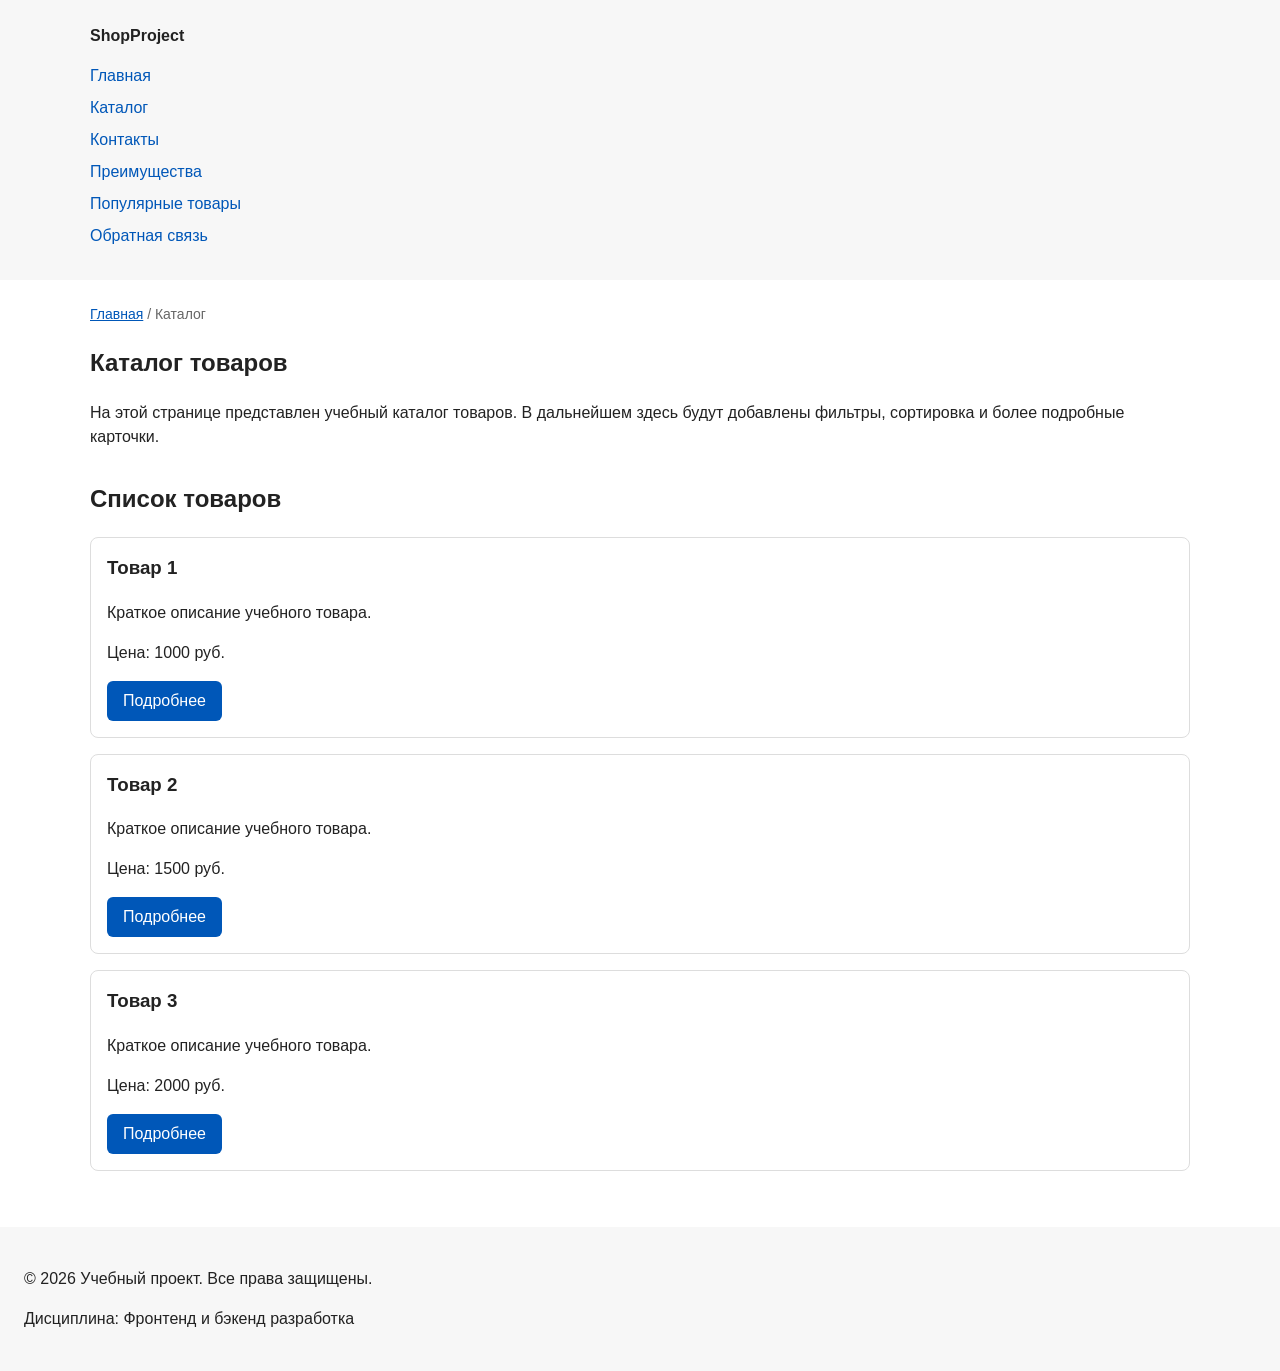
==== catalog.html @ a8430835 "feat: add multi-page structure navigation and anchors" ====
<!DOCTYPE html>
<html lang="ru">
<head>
  <meta charset="UTF-8">
  <meta name="viewport" content="width=device-width, initial-scale=1.0">
  <meta name="description" content="Каталог товаров учебного интернет-магазина.">
  <title>Каталог товаров — Учебный интернет-магазин</title>
  <link rel="stylesheet" href="css/style.css">
    <meta property="og:type" content="website">
    <meta property="og:title" content="Учебный интернет-магазин">
    <meta property="og:description" content="Учебный frontend-проект интернет-магазина.">
    <meta property="og:image" content="https://username.github.io/kr1-html-css-shop/images/preview.jpg">
</head>
<body>
  <header>
    <div class="site-header">
      <a class="site-logo" href="index.html">ShopProject</a>

      <nav class="site-nav" aria-label="Основная навигация">
        <ul class="site-nav__list">
          <li><a href="index.html">Главная</a></li>
          <li><a href="catalog.html">Каталог</a></li>
          <li><a href="contacts.html">Контакты</a></li>
          <li><a href="index.html#advantages">Преимущества</a></li>
          <li><a href="index.html#popular">Популярные товары</a></li>
          <li><a href="index.html#contacts">Обратная связь</a></li>
        </ul>
      </nav>
    </div>
  </header>

  <main>
    <nav class="breadcrumbs" aria-label="Хлебные крошки">
      <a href="index.html">Главная</a>
      <span>Каталог</span>
    </nav>

    <section class="section">
      <h1>Каталог товаров</h1>
      <p>
        На этой странице представлен учебный каталог товаров.
        В дальнейшем здесь будут добавлены фильтры, сортировка и более
        подробные карточки.
      </p>
    </section>

    <section class="section">
      <h2>Список товаров</h2>

      <article class="product-card">
        <h3>Товар 1</h3>
        <p>Краткое описание учебного товара.</p>
        <p>Цена: 1000 руб.</p>
        <a class="button" href="index.html#popular">Подробнее</a>
      </article>

      <article class="product-card">
        <h3>Товар 2</h3>
        <p>Краткое описание учебного товара.</p>
        <p>Цена: 1500 руб.</p>
        <a class="button" href="index.html#popular">Подробнее</a>
      </article>

      <article class="product-card">
        <h3>Товар 3</h3>
        <p>Краткое описание учебного товара.</p>
        <p>Цена: 2000 руб.</p>
        <a class="button" href="index.html#popular">Подробнее</a>
      </article>
    </section>
  </main>

  <footer>
    <p>&copy; 2026 Учебный проект. Все права защищены.</p>
    <p>Дисциплина: Фронтенд и бэкенд разработка</p>
  </footer>
</body>
</html>
---- css/style.css ----
/* ===============================
   1. Переменные проекта
   =============================== */
html {
  scroll-behavior: smooth;
}

:root {
  /* Основные цвета проекта */
  --color-bg: #ffffff;
  --color-text: #222222;
  --color-muted: #666666;
  --color-primary: #0057b8;
  --color-primary-dark: #003f86;
  --color-border: #dddddd;
  --color-surface: #f7f7f7;
  --color-surface-accent: #eef5ff;
  --color-danger: #b00020;
  --color-success: #168a2f;
  --color-success-bg: #eefaf0;
  --color-white: #ffffff;

  /* Отступы */
  --space-xs: 4px;
  --space-sm: 8px;
  --space-md: 16px;
  --space-lg: 24px;
  --space-xl: 32px;

  /* Скругления */
  --radius-sm: 6px;
  --radius-md: 8px;
  --radius-lg: 12px;

  /* Размеры */
  --container-width: 1100px;
}

:target {
  outline: 2px dashed var(--color-primary);
  outline-offset: 4px;
}
  


/* ===============================
   2. Базовые стили
   =============================== */

* {
  box-sizing: border-box;
}

body {
  margin: 0;
  font-family: Arial, sans-serif;
  line-height: 1.5;
  color: var(--color-text);
  background-color: var(--color-bg);
}



/* ===============================
   3. Общие элементы интерфейса
   =============================== */

a {
  color: var(--color-primary);
}

a:hover {
  color: var(--color-primary-dark);
}

a:focus-visible {
  outline: 2px solid var(--color-primary);
  outline-offset: 3px;
}



/*
  Пока это обычная ссылка, но визуально она оформляется как кнопка.
*/
.button {
  display: inline-block;
  padding: var(--space-sm) var(--space-md);
  color: var(--color-white);
  background-color: var(--color-primary);
  text-decoration: none;
  border: none;
  border-radius: var(--radius-sm);
  cursor: pointer;
}

.button:hover {
  background-color: var(--color-primary-dark);
}

.button:focus-visible {
  outline: 2px solid var(--color-primary);
  outline-offset: 3px;
}

.button:disabled {
  opacity: 0.6;
  cursor: not-allowed;
}


/* ===============================
   4. Компоненты страницы
   =============================== */

/*
  Задаём внутренние отступы для основных областей страницы.
*/
header,
main,
footer {
  padding: var(--space-lg);
}

/*
  Оформляем шапку страницы.
*/
header {
  background-color: var(--color-surface);
}

/*
  Оформляем подвал страницы.
*/
footer {
  background-color: var(--color-surface);
}

/*
  Ограничиваем ширину содержимого шапки.
*/
.site-header {
  max-width: 1100px;
  margin: 0 auto;
}

/*
  Оформляем текстовый логотип.
*/
.site-logo {
  font-weight: bold;
  text-decoration: none;
  color: #222222;
}

/*
  Убираем стандартные отступы и маркеры списка навигации.
*/
.site-nav__list {
  padding: 0;
  margin: 16px 0 0;
  list-style: none;
}

.site-nav__list li {
  margin-bottom: 8px;
}

.site-nav__list a {
  color: #0057b8;
  text-decoration: none;
}

.site-nav__list a:hover {
  text-decoration: underline;
}

/*
  Hero-блок.
*/
.hero {
  max-width: var(--container-width);
  margin: 0 auto var(--space-xl);
  padding: var(--space-xl) var(--space-lg);
  background-color: var(--color-surface-accent);
  border-radius: var(--radius-lg);
}

.section {
  max-width: var(--container-width);
  margin: 0 auto var(--space-xl);
}

.section h2 {
  margin-top: 0;
}


/*
  Карточка товара.
*/
.product-card {
  margin-bottom: var(--space-md);
  padding: var(--space-md);
  border: 1px solid var(--color-border);
  border-radius: var(--radius-md);
  background-color: var(--color-bg);
}

.product-card:hover {
  border-color: var(--color-primary);
}

.product-card h3 {
  margin-top: 0;
}

/*
  Дополнительный информационный блок.
*/
.aside-info {
  max-width: var(--container-width);
  margin: 0 auto var(--space-xl);
  padding: var(--space-md);
  border-left: 4px solid var(--color-primary);
  background-color: var(--color-surface);
}



/* ===============================
   5. Форма и модальное окно
   =============================== */

.order-dialog {
  width: min(100% - 32px, 560px);
  padding: var(--space-lg);
  border: none;
  border-radius: var(--radius-lg);
}

.order-dialog::backdrop {
  background-color: rgba(0, 0, 0, 0.5);
}

.form-field {
  margin-bottom: var(--space-md);
}

.form-field label {
  display: block;
  margin-bottom: var(--space-xs);
}

.form-field input,
.form-field select,
.form-field textarea {
  width: 100%;
  padding: 10px 12px;
  border: 1px solid var(--color-border);
  border-radius: var(--radius-sm);
  font: inherit;
}

.form-field input[type="checkbox"] {
  width: auto;
}

.form-field small {
  display: block;
  margin-top: var(--space-xs);
  color: var(--color-muted);
}


.form-field input:hover,
.form-field select:hover,
.form-field textarea:hover {
  border-color: var(--color-primary);
}

.form-field input:focus-visible,
.form-field select:focus-visible,
.form-field textarea:focus-visible,
.form-actions button:focus-visible {
  outline: 2px solid var(--color-primary);
  outline-offset: 3px;
}

[aria-invalid="true"] {
  border-color: var(--color-danger);
}


/*
  Кнопки формы.
*/
.form-actions {
  display: flex;
  gap: 12px;
  margin-top: 20px;
}

/*
  Сообщение об успешной отправке.
*/
.success-message {
  max-width: var(--container-width);
  margin: var(--space-lg) auto;
  padding: var(--space-md);
  border-left: 4px solid var(--color-success);
  background-color: var(--color-success-bg);
}


/*

############## Крошкич
 
*/


.breadcrumbs {
  max-width: var(--container-width);
  margin: 0 auto var(--space-md);
  font-size: 14px;
  color: var(--color-muted);
}

.breadcrumbs a {
  color: var(--color-primary);
}

.breadcrumbs span::before {
  content: " / ";
  color: var(--color-muted);
}
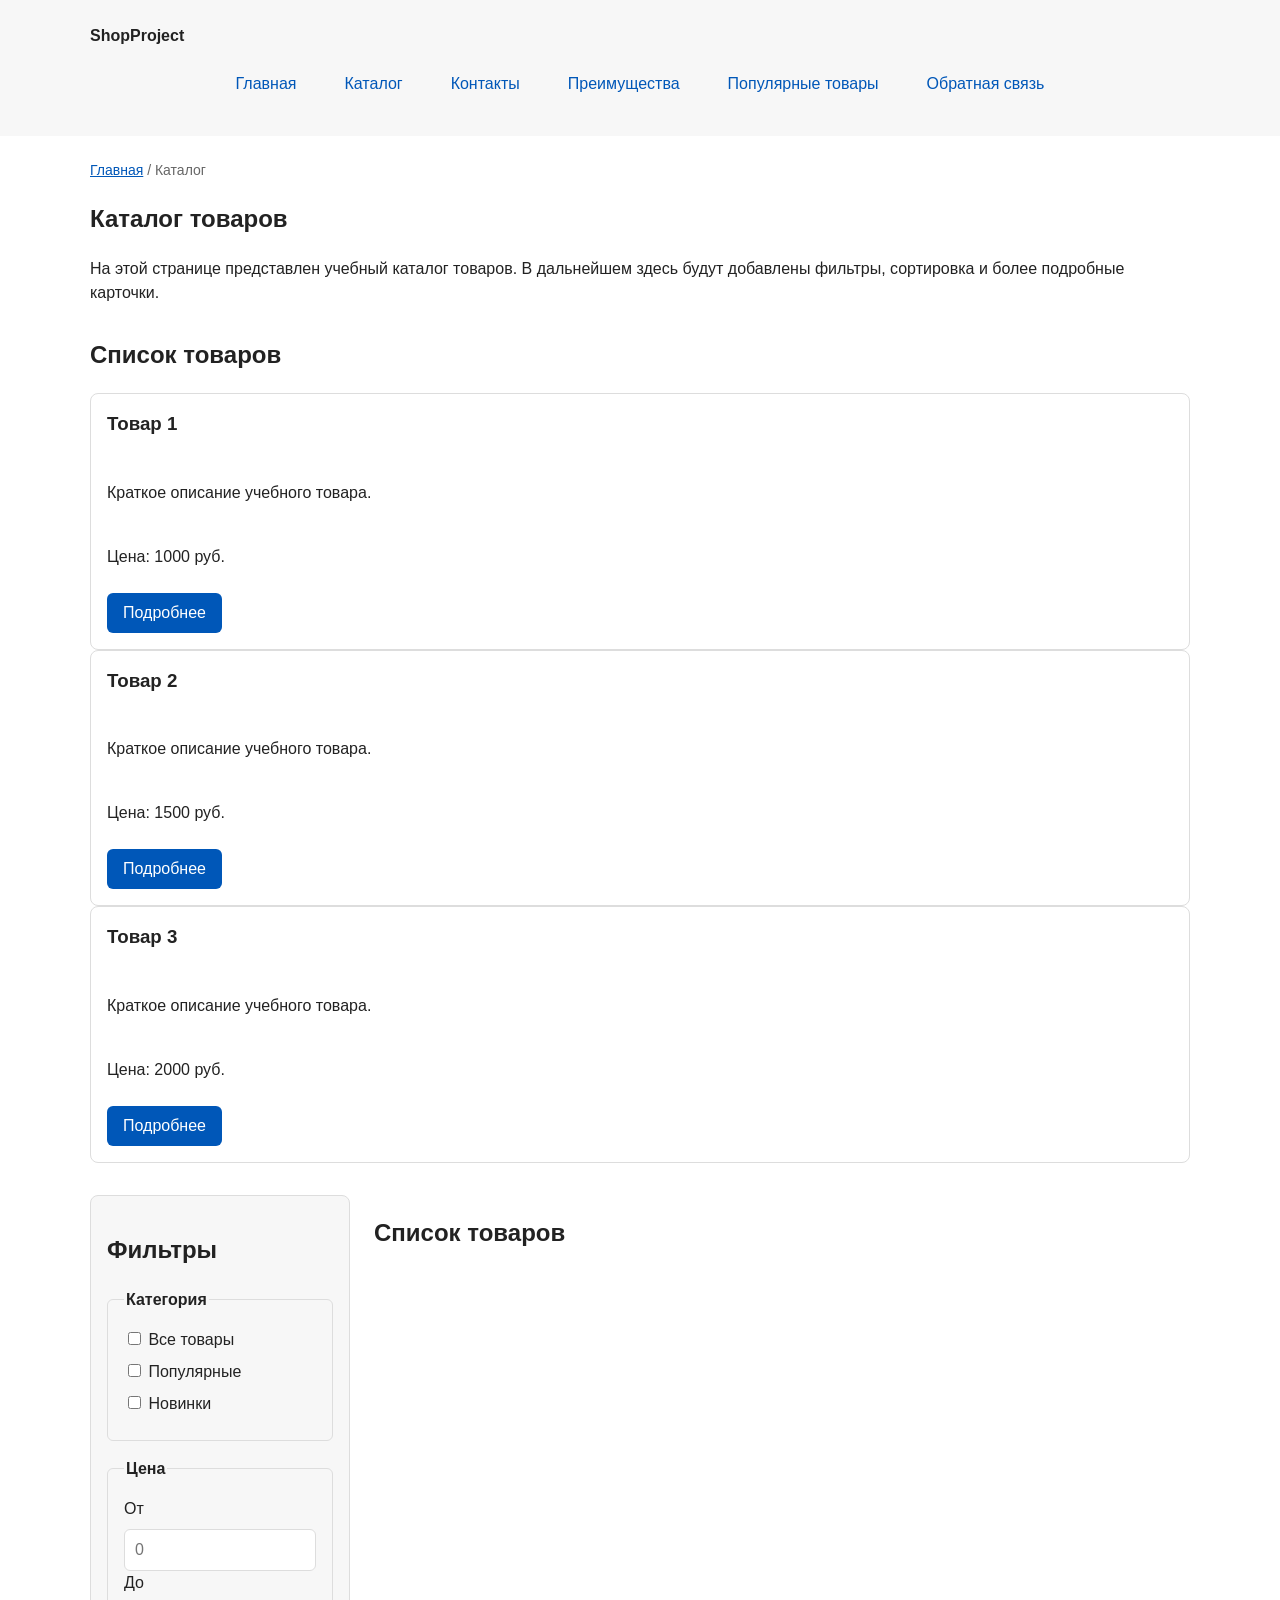
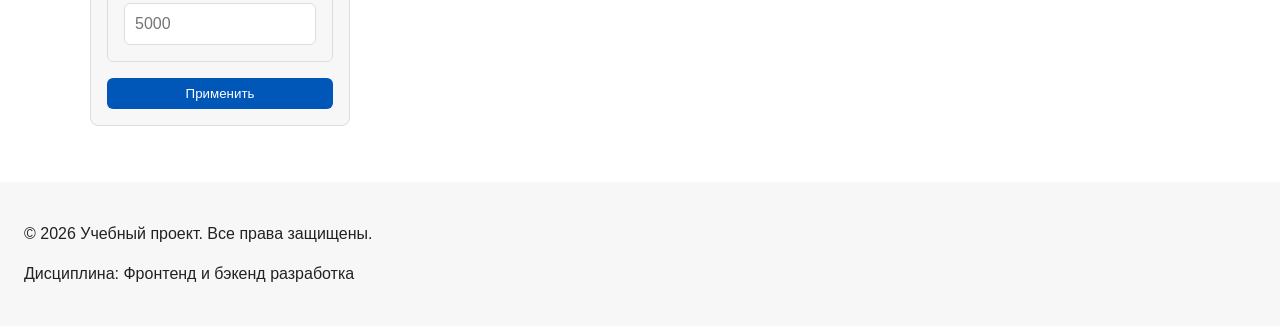
==== commit 82349daa: "feat: add flex navigation and grid catalog layout" ====
--- a/catalog.html
+++ b/catalog.html
@@ -68,6 +68,53 @@
         <a class="button" href="index.html#popular">Подробнее</a>
       </article>
     </section>
+    <section class="catalog-layout">
+  <aside class="catalog-filters">
+    <h2>Фильтры</h2>
+
+    <form class="filters-form" action="#" method="get">
+      <fieldset>
+        <legend>Категория</legend>
+
+        <label>
+          <input type="checkbox" name="category" value="all">
+          Все товары
+        </label>
+
+        <label>
+          <input type="checkbox" name="category" value="popular">
+          Популярные
+        </label>
+
+        <label>
+          <input type="checkbox" name="category" value="new">
+          Новинки
+        </label>
+      </fieldset>
+
+      <fieldset>
+        <legend>Цена</legend>
+
+        <label for="price-from">От</label>
+        <input id="price-from" name="price-from" type="number" min="0" placeholder="0">
+
+        <label for="price-to">До</label>
+        <input id="price-to" name="price-to" type="number" min="0" placeholder="5000">
+      </fieldset>
+
+      <button class="button" type="submit">Применить</button>
+    </form>
+  </aside>
+
+  <section class="catalog-products">
+    <h2>Список товаров</h2>
+
+    <div class="products-grid">
+      <!-- Карточки товаров -->
+    </div>
+  </section>
+</section>
+
   </main>
 
   <footer>
--- a/css/style.css
+++ b/css/style.css
@@ -157,23 +157,34 @@
   Убираем стандартные отступы и маркеры списка навигации.
 */
 .site-nav__list {
+  display: flex;
+  flex-wrap: wrap;
+  justify-content: center;
+  align-items: center;
+  gap: var(--space-md);
   padding: 0;
-  margin: 16px 0 0;
+  margin: var(--space-md) 0 0;
   list-style: none;
 }
+
 
 .site-nav__list li {
   margin-bottom: 8px;
 }
 
 .site-nav__list a {
-  color: #0057b8;
+  display: inline-block;
+  padding: var(--space-sm) var(--space-md);
+  color: var(--color-primary);
   text-decoration: none;
+  border-radius: var(--radius-sm);
 }
 
 .site-nav__list a:hover {
-  text-decoration: underline;
-}
+  color: var(--color-white);
+  background-color: var(--color-primary);
+}
+
 
 /*
   Hero-блок.
@@ -200,13 +211,22 @@
   Карточка товара.
 */
 .product-card {
-  margin-bottom: var(--space-md);
+  display: flex;
+  flex-direction: column;
+  gap: var(--space-sm);
+  margin-bottom: 0;
   padding: var(--space-md);
   border: 1px solid var(--color-border);
   border-radius: var(--radius-md);
   background-color: var(--color-bg);
 }
 
+.product-card .button {
+  margin-top: auto;
+  align-self: flex-start;
+}
+
+
 .product-card:hover {
   border-color: var(--color-primary);
 }
@@ -214,6 +234,13 @@
 .product-card h3 {
   margin-top: 0;
 }
+
+.products-grid {
+  display: grid;
+  grid-template-columns: repeat(3, 1fr);
+  gap: var(--space-lg);
+}
+
 
 /*
   Дополнительный информационный блок.
@@ -226,6 +253,26 @@
   background-color: var(--color-surface);
 }
 
+.catalog-layout {
+  max-width: var(--container-width);
+  margin: 0 auto var(--space-xl);
+  display: grid;
+  grid-template-columns: 260px 1fr;
+  grid-template-areas: "filters products";
+  gap: var(--space-lg);
+}
+
+.catalog-filters {
+  grid-area: filters;
+  padding: var(--space-md);
+  border: 1px solid var(--color-border);
+  border-radius: var(--radius-md);
+  background-color: var(--color-surface);
+}
+
+.catalog-products {
+  grid-area: products;
+}
 
 
 /* ===============================
@@ -291,6 +338,35 @@
   border-color: var(--color-danger);
 }
 
+.filters-form {
+  display: grid;
+  gap: var(--space-md);
+}
+
+.filters-form fieldset {
+  margin: 0;
+  padding: var(--space-md);
+  border: 1px solid var(--color-border);
+  border-radius: var(--radius-sm);
+}
+
+.filters-form legend {
+  font-weight: 700;
+}
+
+.filters-form label {
+  display: block;
+  margin-bottom: var(--space-sm);
+}
+
+.filters-form input[type="number"] {
+  width: 100%;
+  padding: 8px 10px;
+  border: 1px solid var(--color-border);
+  border-radius: var(--radius-sm);
+  font: inherit;
+}
+
 
 /*
   Кнопки формы.
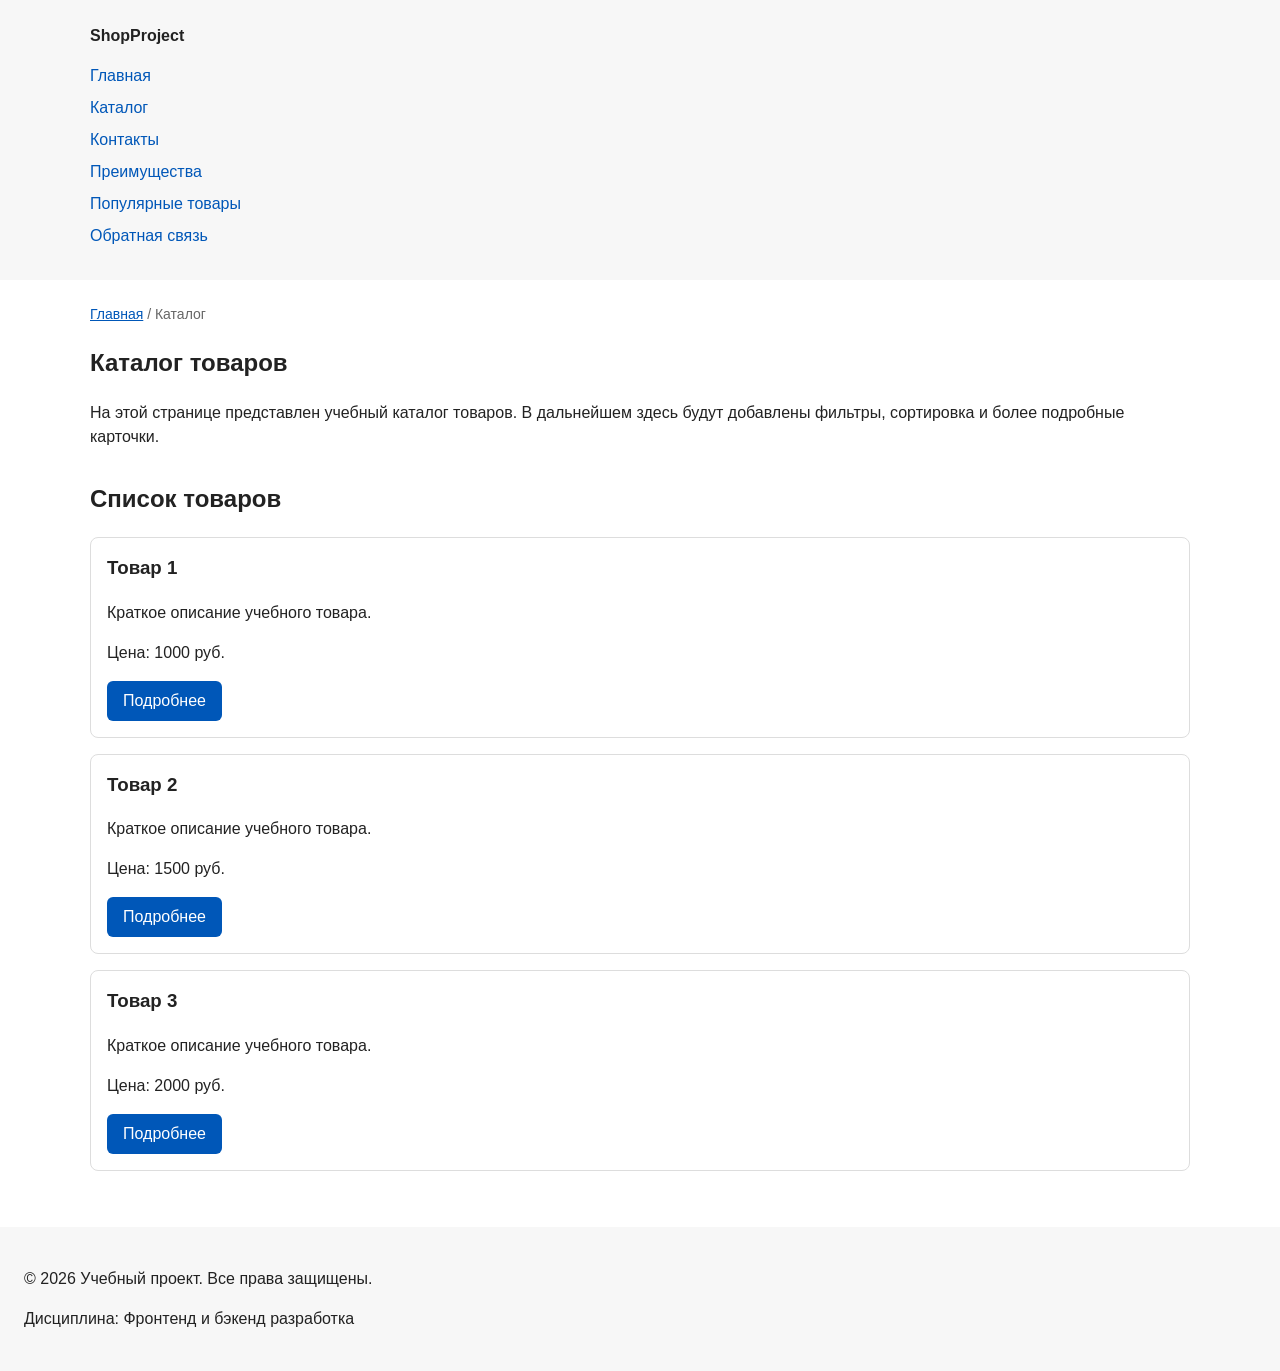
==== commit de40c12c: "Revert "Add flex navigation and grid catalog layout"" ====
--- a/catalog.html
+++ b/catalog.html
@@ -68,53 +68,6 @@
         <a class="button" href="index.html#popular">Подробнее</a>
       </article>
     </section>
-    <section class="catalog-layout">
-  <aside class="catalog-filters">
-    <h2>Фильтры</h2>
-
-    <form class="filters-form" action="#" method="get">
-      <fieldset>
-        <legend>Категория</legend>
-
-        <label>
-          <input type="checkbox" name="category" value="all">
-          Все товары
-        </label>
-
-        <label>
-          <input type="checkbox" name="category" value="popular">
-          Популярные
-        </label>
-
-        <label>
-          <input type="checkbox" name="category" value="new">
-          Новинки
-        </label>
-      </fieldset>
-
-      <fieldset>
-        <legend>Цена</legend>
-
-        <label for="price-from">От</label>
-        <input id="price-from" name="price-from" type="number" min="0" placeholder="0">
-
-        <label for="price-to">До</label>
-        <input id="price-to" name="price-to" type="number" min="0" placeholder="5000">
-      </fieldset>
-
-      <button class="button" type="submit">Применить</button>
-    </form>
-  </aside>
-
-  <section class="catalog-products">
-    <h2>Список товаров</h2>
-
-    <div class="products-grid">
-      <!-- Карточки товаров -->
-    </div>
-  </section>
-</section>
-
   </main>
 
   <footer>
--- a/css/style.css
+++ b/css/style.css
@@ -157,34 +157,23 @@
   Убираем стандартные отступы и маркеры списка навигации.
 */
 .site-nav__list {
-  display: flex;
-  flex-wrap: wrap;
-  justify-content: center;
-  align-items: center;
-  gap: var(--space-md);
   padding: 0;
-  margin: var(--space-md) 0 0;
+  margin: 16px 0 0;
   list-style: none;
 }
-
 
 .site-nav__list li {
   margin-bottom: 8px;
 }
 
 .site-nav__list a {
-  display: inline-block;
-  padding: var(--space-sm) var(--space-md);
-  color: var(--color-primary);
+  color: #0057b8;
   text-decoration: none;
-  border-radius: var(--radius-sm);
 }
 
 .site-nav__list a:hover {
-  color: var(--color-white);
-  background-color: var(--color-primary);
-}
-
+  text-decoration: underline;
+}
 
 /*
   Hero-блок.
@@ -211,22 +200,13 @@
   Карточка товара.
 */
 .product-card {
-  display: flex;
-  flex-direction: column;
-  gap: var(--space-sm);
-  margin-bottom: 0;
+  margin-bottom: var(--space-md);
   padding: var(--space-md);
   border: 1px solid var(--color-border);
   border-radius: var(--radius-md);
   background-color: var(--color-bg);
 }
 
-.product-card .button {
-  margin-top: auto;
-  align-self: flex-start;
-}
-
-
 .product-card:hover {
   border-color: var(--color-primary);
 }
@@ -234,13 +214,6 @@
 .product-card h3 {
   margin-top: 0;
 }
-
-.products-grid {
-  display: grid;
-  grid-template-columns: repeat(3, 1fr);
-  gap: var(--space-lg);
-}
-
 
 /*
   Дополнительный информационный блок.
@@ -253,26 +226,6 @@
   background-color: var(--color-surface);
 }
 
-.catalog-layout {
-  max-width: var(--container-width);
-  margin: 0 auto var(--space-xl);
-  display: grid;
-  grid-template-columns: 260px 1fr;
-  grid-template-areas: "filters products";
-  gap: var(--space-lg);
-}
-
-.catalog-filters {
-  grid-area: filters;
-  padding: var(--space-md);
-  border: 1px solid var(--color-border);
-  border-radius: var(--radius-md);
-  background-color: var(--color-surface);
-}
-
-.catalog-products {
-  grid-area: products;
-}
 
 
 /* ===============================
@@ -338,35 +291,6 @@
   border-color: var(--color-danger);
 }
 
-.filters-form {
-  display: grid;
-  gap: var(--space-md);
-}
-
-.filters-form fieldset {
-  margin: 0;
-  padding: var(--space-md);
-  border: 1px solid var(--color-border);
-  border-radius: var(--radius-sm);
-}
-
-.filters-form legend {
-  font-weight: 700;
-}
-
-.filters-form label {
-  display: block;
-  margin-bottom: var(--space-sm);
-}
-
-.filters-form input[type="number"] {
-  width: 100%;
-  padding: 8px 10px;
-  border: 1px solid var(--color-border);
-  border-radius: var(--radius-sm);
-  font: inherit;
-}
-
 
 /*
   Кнопки формы.
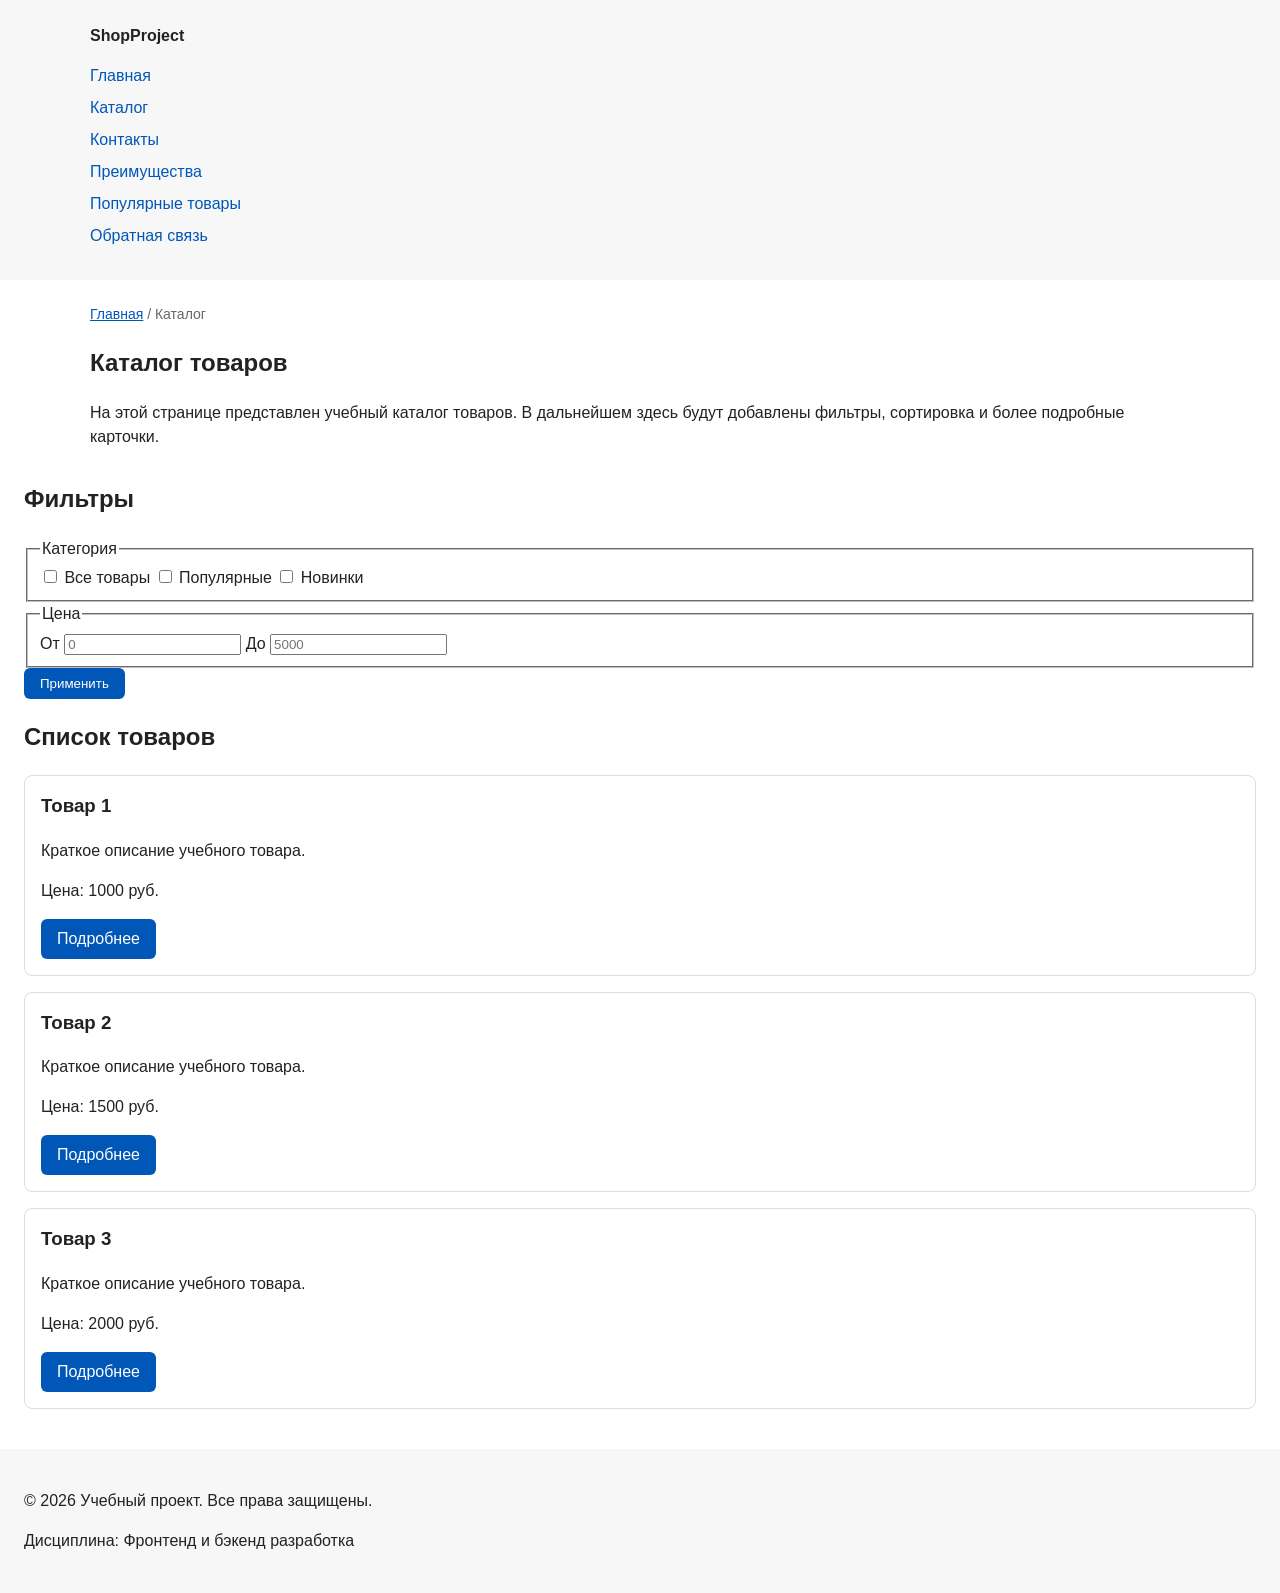
==== commit 48162554: "feat: add flex navigation and grid catalog layout FIX" ====
--- a/catalog.html
+++ b/catalog.html
@@ -34,7 +34,6 @@
       <a href="index.html">Главная</a>
       <span>Каталог</span>
     </nav>
-
     <section class="section">
       <h1>Каталог товаров</h1>
       <p>
@@ -43,11 +42,49 @@
         подробные карточки.
       </p>
     </section>
+         <section class="catalog-layout">
+  <aside class="catalog-filters">
+    <h2>Фильтры</h2>
 
-    <section class="section">
-      <h2>Список товаров</h2>
+    <form class="filters-form" action="#" method="get">
+      <fieldset>
+        <legend>Категория</legend>
 
-      <article class="product-card">
+        <label>
+          <input type="checkbox" name="category" value="all">
+          Все товары
+        </label>
+
+        <label>
+          <input type="checkbox" name="category" value="popular">
+          Популярные
+        </label>
+
+        <label>
+          <input type="checkbox" name="category" value="new">
+          Новинки
+        </label>
+      </fieldset>
+
+      <fieldset>
+        <legend>Цена</legend>
+
+        <label for="price-from">От</label>
+        <input id="price-from" name="price-from" type="number" min="0" placeholder="0">
+
+        <label for="price-to">До</label>
+        <input id="price-to" name="price-to" type="number" min="0" placeholder="5000">
+      </fieldset>
+
+      <button class="button" type="submit">Применить</button>
+    </form>
+  </aside>
+
+  <section class="catalog-products">
+    <h2>Список товаров</h2>
+
+    <div class="products-grid">
+     <article class="product-card">
         <h3>Товар 1</h3>
         <p>Краткое описание учебного товара.</p>
         <p>Цена: 1000 руб.</p>
@@ -67,7 +104,14 @@
         <p>Цена: 2000 руб.</p>
         <a class="button" href="index.html#popular">Подробнее</a>
       </article>
-    </section>
+    </div>
+  </section>
+</section>
+    
+
+    
+ 
+
   </main>
 
   <footer>
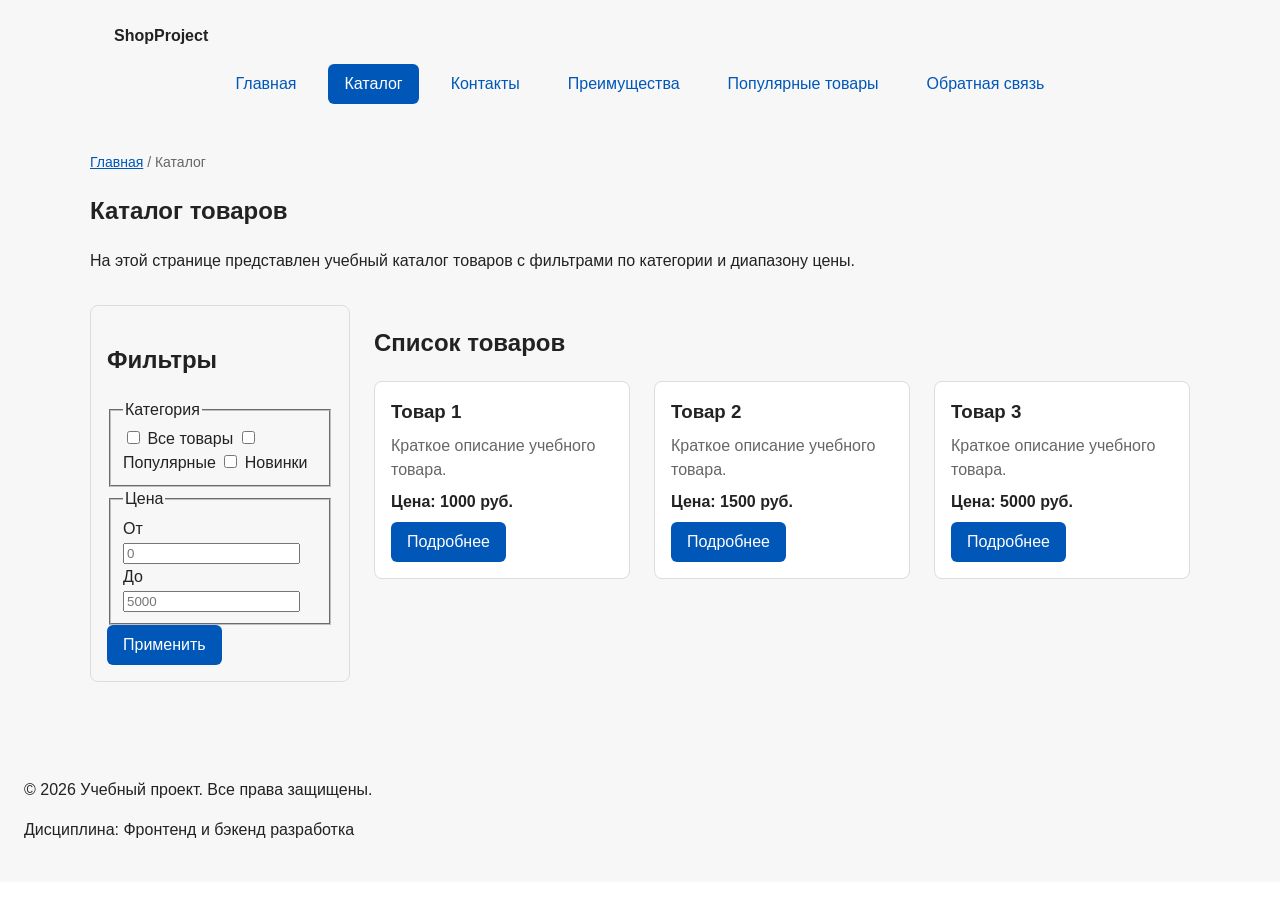
==== commit 8e84cffa: "refactor: apply BEM naming to CSS classes" ====
--- a/catalog.html
+++ b/catalog.html
@@ -12,34 +12,83 @@
     <meta property="og:image" content="https://username.github.io/kr1-html-css-shop/images/preview.jpg">
 </head>
 <body>
-  <header>
-    <div class="site-header">
-      <a class="site-logo" href="index.html">ShopProject</a>
-
-      <nav class="site-nav" aria-label="Основная навигация">
-        <ul class="site-nav__list">
-          <li><a href="index.html">Главная</a></li>
-          <li><a href="catalog.html">Каталог</a></li>
-          <li><a href="contacts.html">Контакты</a></li>
-          <li><a href="index.html#advantages">Преимущества</a></li>
-          <li><a href="index.html#popular">Популярные товары</a></li>
-          <li><a href="index.html#contacts">Обратная связь</a></li>
-        </ul>
-      </nav>
-    </div>
-  </header>
+  <header class="site-header">
+  <div class="site-header__inner">
+    <a class="site-header__logo" href="index.html">
+      ShopProject
+    </a>
+
+    <nav class="site-nav" aria-label="Основная навигация">
+      <ul class="site-nav__list">
+        <li class="site-nav__item">
+          <a
+            class="site-nav__link"
+            href="index.html"
+          >
+            Главная
+          </a>
+        </li>
+
+        <li class="site-nav__item">
+          <a
+            class="site-nav__link site-nav__link--active"
+            href="catalog.html"
+          >
+            Каталог
+          </a>
+        </li>
+
+        <li class="site-nav__item">
+          <a
+            class="site-nav__link"
+            href="contacts.html"
+          >
+            Контакты
+          </a>
+        </li>
+
+        <li class="site-nav__item">
+          <a
+            class="site-nav__link"
+            href="index.html#advantages"
+          >
+            Преимущества
+          </a>
+        </li>
+
+        <li class="site-nav__item">
+          <a
+            class="site-nav__link"
+            href="index.html#popular"
+          >
+            Популярные товары
+          </a>
+        </li>
+
+        <li class="site-nav__item">
+          <a
+            class="site-nav__link"
+            href="index.html#contacts"
+          >
+            Обратная связь
+          </a>
+        </li>
+      </ul>
+    </nav>
+  </div>
+</header>
 
   <main>
     <nav class="breadcrumbs" aria-label="Хлебные крошки">
-      <a href="index.html">Главная</a>
-      <span>Каталог</span>
-    </nav>
+  <a class="breadcrumbs__link" href="index.html">Главная</a>
+  <span class="breadcrumbs__current">Каталог</span>
+</nav>
+
     <section class="section">
       <h1>Каталог товаров</h1>
       <p>
-        На этой странице представлен учебный каталог товаров.
-        В дальнейшем здесь будут добавлены фильтры, сортировка и более
-        подробные карточки.
+        На этой странице представлен учебный каталог товаров
+  с фильтрами по категории и диапазону цены.  
       </p>
     </section>
          <section class="catalog-layout">
@@ -76,45 +125,89 @@
         <input id="price-to" name="price-to" type="number" min="0" placeholder="5000">
       </fieldset>
 
-      <button class="button" type="submit">Применить</button>
+      <button
+  class="button button--primary"
+  type="submit"
+>
+  Применить
+</button>
     </form>
   </aside>
 
-  <section class="catalog-products">
-    <h2>Список товаров</h2>
-
-    <div class="products-grid">
-     <article class="product-card">
-        <h3>Товар 1</h3>
-        <p>Краткое описание учебного товара.</p>
-        <p>Цена: 1000 руб.</p>
-        <a class="button" href="index.html#popular">Подробнее</a>
-      </article>
-
-      <article class="product-card">
-        <h3>Товар 2</h3>
-        <p>Краткое описание учебного товара.</p>
-        <p>Цена: 1500 руб.</p>
-        <a class="button" href="index.html#popular">Подробнее</a>
-      </article>
-
-      <article class="product-card">
-        <h3>Товар 3</h3>
-        <p>Краткое описание учебного товара.</p>
-        <p>Цена: 2000 руб.</p>
-        <a class="button" href="index.html#popular">Подробнее</a>
-      </article>
-    </div>
-  </section>
+<section class="catalog-products">
+  <h2>Список товаров</h2>
+
+  <div class="products-grid">
+    <article class="product-card">
+      <h3 class="product-card__title">
+        Товар 1
+      </h3>
+
+      <p class="product-card__description">
+        Краткое описание учебного товара.
+      </p>
+
+      <p class="product-card__price">
+        Цена: 1000 руб.
+      </p>
+
+      <a
+        class="button button--primary product-card__button"
+        href="index.html#popular"
+      >
+        Подробнее
+      </a>
+    </article>
+
+    <article class="product-card">
+      <h3 class="product-card__title">
+        Товар 2
+      </h3>
+
+      <p class="product-card__description">
+        Краткое описание учебного товара.
+      </p>
+
+      <p class="product-card__price">
+        Цена: 1500 руб.
+      </p>
+
+      <a
+        class="button button--primary product-card__button"
+        href="index.html#popular"
+      >
+        Подробнее
+      </a>
+    </article>
+
+    <article class="product-card">
+      <h3 class="product-card__title">
+        Товар 3
+      </h3>
+
+      <p class="product-card__description">
+        Краткое описание учебного товара.
+      </p>
+
+      <p class="product-card__price">
+        Цена: 5000 руб.
+      </p>
+
+      <a
+        class="button button--primary product-card__button"
+        href="index.html#popular"
+      >
+        Подробнее
+      </a>
+    </article>
+  </div>
 </section>
-    
-
-    
+</section>
  
 
   </main>
 
-  <footer>
+  <footer class="site-footer">
     <p>&copy; 2026 Учебный проект. Все права защищены.</p>
     <p>Дисциплина: Фронтенд и бэкенд разработка</p>
   </footer>
--- a/css/style.css
+++ b/css/style.css
@@ -86,16 +86,32 @@
 .button {
   display: inline-block;
   padding: var(--space-sm) var(--space-md);
+  border: none;
+  border-radius: var(--radius-sm);
+  font: inherit;
+  text-decoration: none;
+  cursor: pointer;
+}
+
+.button--primary {
   color: var(--color-white);
   background-color: var(--color-primary);
-  text-decoration: none;
-  border: none;
-  border-radius: var(--radius-sm);
-  cursor: pointer;
-}
-
-.button:hover {
+}
+
+.button--primary:hover {
+  color: var(--color-white);
   background-color: var(--color-primary-dark);
+}
+
+.button--secondary {
+  color: var(--color-primary);
+  background-color: transparent;
+  border: 1px solid var(--color-primary);
+}
+
+.button--secondary:hover {
+  color: var(--color-white);
+  background-color: var(--color-primary);
 }
 
 .button:focus-visible {
@@ -103,7 +119,8 @@
   outline-offset: 3px;
 }
 
-.button:disabled {
+.button:disabled,
+.button--disabled {
   opacity: 0.6;
   cursor: not-allowed;
 }
@@ -115,65 +132,77 @@
 
 /*
   Задаём внутренние отступы для основных областей страницы.
-*/
-header,
+  header,
+*/
+/*header,*/
 main,
-footer {
+
+/*
+  Оформляем подвал страницы.
+*/
+
+
+.site-footer {
   padding: var(--space-lg);
-}
-
-/*
-  Оформляем шапку страницы.
-*/
-header {
   background-color: var(--color-surface);
 }
 
-/*
-  Оформляем подвал страницы.
-*/
-footer {
+
+
+
+/*
+  Убираем стандартные отступы и маркеры списка навигации.
+*/
+.site-header {
   background-color: var(--color-surface);
 }
 
-/*
-  Ограничиваем ширину содержимого шапки.
-*/
-.site-header {
-  max-width: 1100px;
+.site-header__inner {
+  max-width: var(--container-width);
   margin: 0 auto;
-}
-
-/*
-  Оформляем текстовый логотип.
-*/
-.site-logo {
-  font-weight: bold;
+  padding: var(--space-lg);
+}
+
+.site-header__logo {
+  font-weight: 700;
+  color: var(--color-text);
   text-decoration: none;
-  color: #222222;
-}
-
-/*
-  Убираем стандартные отступы и маркеры списка навигации.
-*/
+}
+
 .site-nav__list {
+  display: flex;
+  flex-wrap: wrap;
+  justify-content: center;
+  align-items: center;
+  gap: var(--space-md);
   padding: 0;
-  margin: 16px 0 0;
+  margin: var(--space-md) 0 0;
   list-style: none;
 }
 
-.site-nav__list li {
-  margin-bottom: 8px;
-}
-
-.site-nav__list a {
-  color: #0057b8;
+.site-nav__link {
+  display: inline-block;
+  padding: var(--space-sm) var(--space-md);
+  color: var(--color-primary);
   text-decoration: none;
-}
-
-.site-nav__list a:hover {
-  text-decoration: underline;
-}
+  border-radius: var(--radius-sm);
+}
+
+.site-nav__link:hover {
+  color: var(--color-white);
+  background-color: var(--color-primary);
+}
+
+.site-nav__link:focus-visible {
+  outline: 2px solid var(--color-primary);
+  outline-offset: 3px;
+}
+
+.site-nav__link--active {
+  color: var(--color-white);
+  background-color: var(--color-primary);
+}
+
 
 /*
   Hero-блок.
@@ -200,7 +229,9 @@
   Карточка товара.
 */
 .product-card {
-  margin-bottom: var(--space-md);
+  display: flex;
+  flex-direction: column;
+  gap: var(--space-sm);
   padding: var(--space-md);
   border: 1px solid var(--color-border);
   border-radius: var(--radius-md);
@@ -211,9 +242,45 @@
   border-color: var(--color-primary);
 }
 
-.product-card h3 {
-  margin-top: 0;
-}
+.product-card--featured {
+  border-color: var(--color-primary);
+}
+
+.product-card--discount {
+  border-color: var(--color-danger);
+}
+
+.product-card__title {
+  margin: 0;
+  color: var(--color-text);
+}
+
+.product-card__description {
+  margin: 0;
+  color: var(--color-muted);
+}
+
+.product-card__price {
+  margin: 0;
+  font-weight: 700;
+}
+
+.product-card--discount .product-card__price {
+  color: var(--color-danger);
+}
+
+.product-card__button {
+  margin-top: auto;
+  align-self: flex-start;
+}
+
+
+.products-grid {
+  display: grid;
+  grid-template-columns: repeat(3, 1fr);
+  gap: var(--space-lg);
+}
+
 
 /*
   Дополнительный информационный блок.
@@ -226,6 +293,26 @@
   background-color: var(--color-surface);
 }
 
+.catalog-layout {
+  max-width: var(--container-width);
+  margin: 0 auto var(--space-xl);
+  display: grid;
+  grid-template-columns: 260px 1fr;
+  grid-template-areas: "filters products";
+  gap: var(--space-lg);
+}
+
+.catalog-filters {
+  grid-area: filters;
+  padding: var(--space-md);
+  border: 1px solid var(--color-border);
+  border-radius: var(--radius-md);
+  background-color: var(--color-surface);
+}
+
+.catalog-products {
+  grid-area: products;
+}
 
 
 /* ===============================
@@ -243,18 +330,21 @@
   background-color: rgba(0, 0, 0, 0.5);
 }
 
-.form-field {
+.order-dialog__title {
+  margin-top: 0;
+}
+.order-form__field {
   margin-bottom: var(--space-md);
 }
 
-.form-field label {
+.order-form__label {
   display: block;
   margin-bottom: var(--space-xs);
 }
 
-.form-field input,
-.form-field select,
-.form-field textarea {
+.order-form__input,
+.order-form__select,
+.order-form__textarea {
   width: 100%;
   padding: 10px 12px;
   border: 1px solid var(--color-border);
@@ -262,45 +352,38 @@
   font: inherit;
 }
 
-.form-field input[type="checkbox"] {
+.order-form__input[type="checkbox"] {
   width: auto;
 }
 
-.form-field small {
+.order-form__hint {
   display: block;
   margin-top: var(--space-xs);
   color: var(--color-muted);
 }
 
-
-.form-field input:hover,
-.form-field select:hover,
-.form-field textarea:hover {
+.order-form__input:hover,
+.order-form__select:hover,
+.order-form__textarea:hover {
   border-color: var(--color-primary);
 }
 
-.form-field input:focus-visible,
-.form-field select:focus-visible,
-.form-field textarea:focus-visible,
-.form-actions button:focus-visible {
+.order-form__input:focus-visible,
+.order-form__select:focus-visible,
+.order-form__textarea:focus-visible {
   outline: 2px solid var(--color-primary);
   outline-offset: 3px;
 }
 
+.order-form__actions {
+  display: flex;
+  gap: var(--space-md);
+  margin-top: var(--space-lg);
+}
+
 [aria-invalid="true"] {
   border-color: var(--color-danger);
 }
-
-
-/*
-  Кнопки формы.
-*/
-.form-actions {
-  display: flex;
-  gap: 12px;
-  margin-top: 20px;
-}
-
 /*
   Сообщение об успешной отправке.
 */
@@ -313,11 +396,11 @@
 }
 
 
-/*
-
-############## Крошкич
+
+
+/* Хлебные крошки */
  
-*/
+
 
 
 .breadcrumbs {
@@ -327,11 +410,12 @@
   color: var(--color-muted);
 }
 
-.breadcrumbs a {
+.breadcrumbs__link {
   color: var(--color-primary);
 }
 
-.breadcrumbs span::before {
+.breadcrumbs__current::before {
   content: " / ";
   color: var(--color-muted);
 }
+
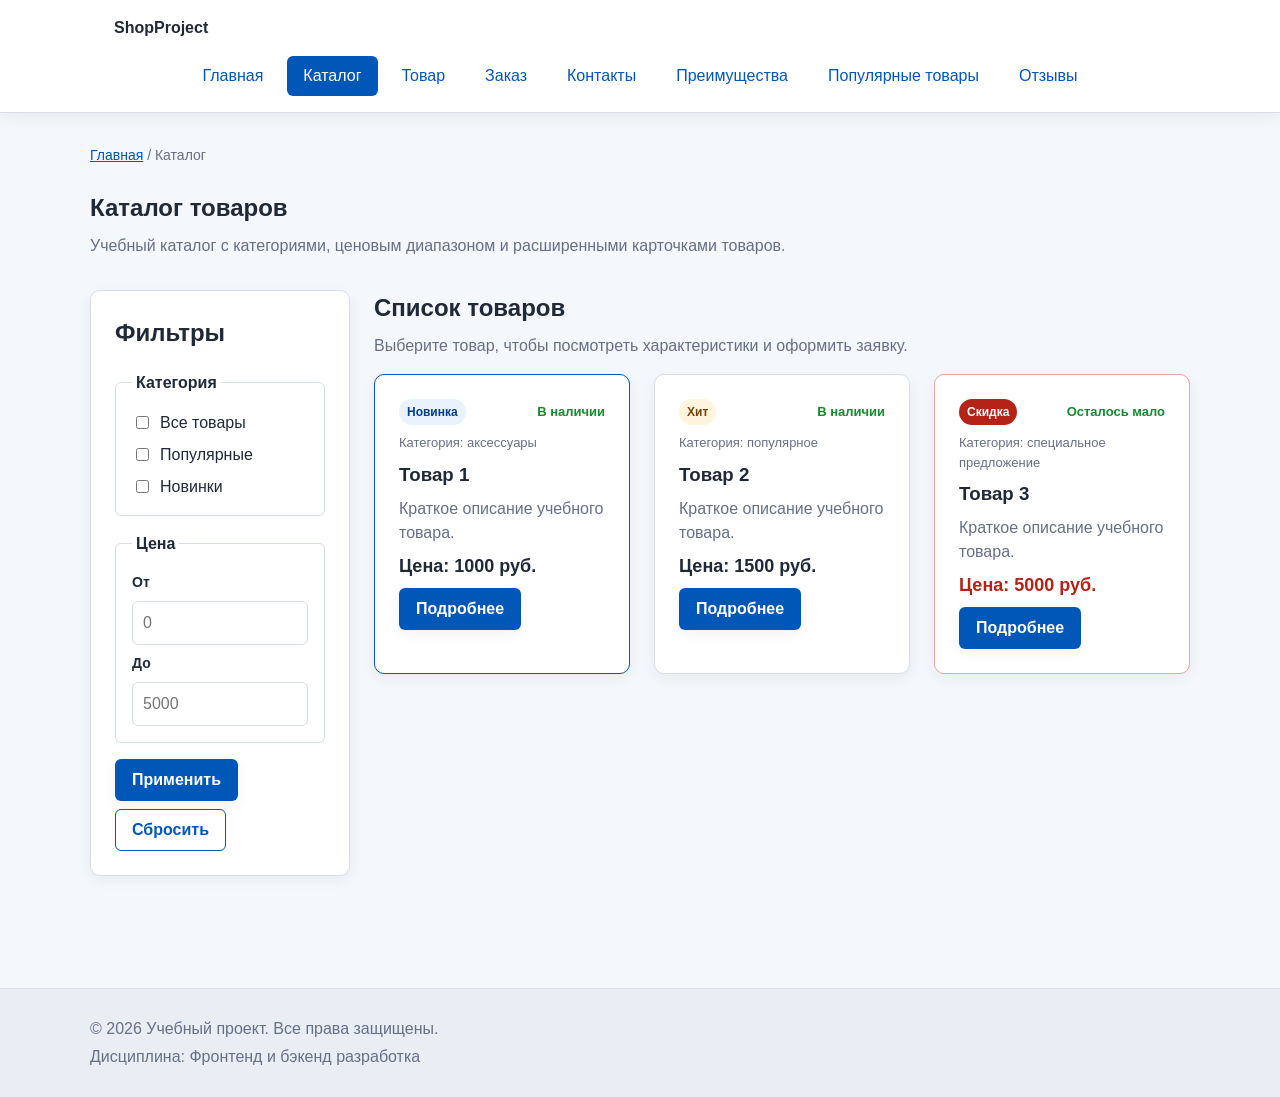
==== commit 02e84b3a: "fix: prepare HTML CSS project for submission" ====
--- a/catalog.html
+++ b/catalog.html
@@ -6,210 +6,148 @@
   <meta name="description" content="Каталог товаров учебного интернет-магазина.">
   <title>Каталог товаров — Учебный интернет-магазин</title>
   <link rel="stylesheet" href="css/style.css">
-    <meta property="og:type" content="website">
-    <meta property="og:title" content="Учебный интернет-магазин">
-    <meta property="og:description" content="Учебный frontend-проект интернет-магазина.">
-    <meta property="og:image" content="https://username.github.io/kr1-html-css-shop/images/preview.jpg">
+  <meta property="og:type" content="website">
+  <meta property="og:title" content="Учебный интернет-магазин">
+  <meta property="og:description" content="Учебный frontend-проект интернет-магазина.">
+  <meta property="og:image" content="https://genag85.github.io/kr1-html-css-shop/images/preview.jpg">
 </head>
 <body>
+  <a class="skip-link" href="#main-content">Перейти к основному содержимому</a>
   <header class="site-header">
-  <div class="site-header__inner">
-    <a class="site-header__logo" href="index.html">
-      ShopProject
-    </a>
+    <div class="site-header__inner">
+      <a class="site-header__logo" href="index.html">ShopProject</a>
+      <nav class="site-nav" aria-label="Основная навигация">
+        <ul class="site-nav__list">
+          <li class="site-nav__item">
+            <a class="site-nav__link" href="index.html">Главная</a>
+          </li>
+          <li class="site-nav__item">
+            <a class="site-nav__link site-nav__link--active" href="catalog.html" aria-current="page">Каталог</a>
+          </li>
+          <li class="site-nav__item">
+            <a class="site-nav__link" href="product.html">Товар</a>
+          </li>
+          <li class="site-nav__item">
+            <a class="site-nav__link" href="order.html">Заказ</a>
+          </li>
+          <li class="site-nav__item">
+            <a class="site-nav__link" href="contacts.html">Контакты</a>
+          </li>
+          <li class="site-nav__item">
+            <a class="site-nav__link" href="index.html#advantages">Преимущества</a>
+          </li>
+          <li class="site-nav__item">
+            <a class="site-nav__link" href="index.html#popular">Популярные товары</a>
+          </li>
+          <li class="site-nav__item">
+            <a class="site-nav__link" href="index.html#reviews">Отзывы</a>
+          </li>
+        </ul>
+      </nav>
+    </div>
+  </header>
 
-    <nav class="site-nav" aria-label="Основная навигация">
-      <ul class="site-nav__list">
-        <li class="site-nav__item">
-          <a
-            class="site-nav__link"
-            href="index.html"
-          >
-            Главная
-          </a>
-        </li>
-
-        <li class="site-nav__item">
-          <a
-            class="site-nav__link site-nav__link--active"
-            href="catalog.html"
-          >
-            Каталог
-          </a>
-        </li>
-
-        <li class="site-nav__item">
-          <a
-            class="site-nav__link"
-            href="contacts.html"
-          >
-            Контакты
-          </a>
-        </li>
-
-        <li class="site-nav__item">
-          <a
-            class="site-nav__link"
-            href="index.html#advantages"
-          >
-            Преимущества
-          </a>
-        </li>
-
-        <li class="site-nav__item">
-          <a
-            class="site-nav__link"
-            href="index.html#popular"
-          >
-            Популярные товары
-          </a>
-        </li>
-
-        <li class="site-nav__item">
-          <a
-            class="site-nav__link"
-            href="index.html#contacts"
-          >
-            Обратная связь
-          </a>
-        </li>
-      </ul>
+  <main id="main-content">
+    <nav class="breadcrumbs" aria-label="Хлебные крошки">
+      <a class="breadcrumbs__link" href="index.html">Главная</a>
+      <span class="breadcrumbs__current" aria-current="page">Каталог</span>
     </nav>
-  </div>
-</header>
-
-  <main>
-    <nav class="breadcrumbs" aria-label="Хлебные крошки">
-  <a class="breadcrumbs__link" href="index.html">Главная</a>
-  <span class="breadcrumbs__current">Каталог</span>
-</nav>
 
     <section class="section">
-      <h1>Каталог товаров</h1>
-      <p>
-        На этой странице представлен учебный каталог товаров
-  с фильтрами по категории и диапазону цены.  
-      </p>
+      <div class="section__heading">
+        <h1 class="section__title">Каталог товаров</h1>
+        <p class="section__description">Учебный каталог с категориями, ценовым диапазоном и расширенными карточками товаров.</p>
+      </div>
     </section>
-         <section class="catalog-layout">
-  <aside class="catalog-filters">
-    <h2>Фильтры</h2>
 
-    <form class="filters-form" action="#" method="get">
-      <fieldset>
-        <legend>Категория</legend>
+    <section class="catalog-layout">
+      <aside class="catalog-filters" aria-labelledby="filters-title">
+        <h2 class="catalog-filters__title" id="filters-title">Фильтры</h2>
 
-        <label>
-          <input type="checkbox" name="category" value="all">
-          Все товары
-        </label>
+        <form class="catalog-filters__form" action="#" method="get">
+          <fieldset class="catalog-filters__group">
+            <legend class="catalog-filters__legend">Категория</legend>
+            <label class="catalog-filters__option">
+              <input class="catalog-filters__checkbox" type="checkbox" name="category" value="all">
+              <span>Все товары</span>
+            </label>
+            <label class="catalog-filters__option">
+              <input class="catalog-filters__checkbox" type="checkbox" name="category" value="popular">
+              <span>Популярные</span>
+            </label>
+            <label class="catalog-filters__option">
+              <input class="catalog-filters__checkbox" type="checkbox" name="category" value="new">
+              <span>Новинки</span>
+            </label>
+          </fieldset>
 
-        <label>
-          <input type="checkbox" name="category" value="popular">
-          Популярные
-        </label>
+          <fieldset class="catalog-filters__group">
+            <legend class="catalog-filters__legend">Цена</legend>
+            <label class="catalog-filters__field" for="price-from">От</label>
+            <input class="catalog-filters__input" id="price-from" name="price-from" type="number" min="0" placeholder="0">
+            <label class="catalog-filters__field" for="price-to">До</label>
+            <input class="catalog-filters__input" id="price-to" name="price-to" type="number" min="0" placeholder="5000">
+          </fieldset>
 
-        <label>
-          <input type="checkbox" name="category" value="new">
-          Новинки
-        </label>
-      </fieldset>
+          <div class="catalog-filters__actions">
+            <button class="button button--primary" type="submit">Применить</button>
+            <button class="button button--secondary" type="reset">Сбросить</button>
+          </div>
+        </form>
+      </aside>
 
-      <fieldset>
-        <legend>Цена</legend>
+      <section class="catalog-products">
+        <div class="section__heading section__heading--compact">
+          <h2 class="section__title">Список товаров</h2>
+          <p class="section__description">Выберите товар, чтобы посмотреть характеристики и оформить заявку.</p>
+        </div>
 
-        <label for="price-from">От</label>
-        <input id="price-from" name="price-from" type="number" min="0" placeholder="0">
+        <div class="products-grid">
+          <article class="product-card product-card--featured">
+            <div class="product-card__meta">
+              <span class="product-card__badge product-card__badge--new">Новинка</span>
+              <span class="product-card__stock">В наличии</span>
+            </div>
+            <p class="product-card__category">Категория: аксессуары</p>
+            <h3 class="product-card__title">Товар 1</h3>
+            <p class="product-card__description">Краткое описание учебного товара.</p>
+            <p class="product-card__price">Цена: 1000 руб.</p>
+            <a class="button button--primary product-card__button" href="product.html">Подробнее</a>
+          </article>
 
-        <label for="price-to">До</label>
-        <input id="price-to" name="price-to" type="number" min="0" placeholder="5000">
-      </fieldset>
+          <article class="product-card">
+            <div class="product-card__meta">
+              <span class="product-card__badge product-card__badge--hit">Хит</span>
+              <span class="product-card__stock">В наличии</span>
+            </div>
+            <p class="product-card__category">Категория: популярное</p>
+            <h3 class="product-card__title">Товар 2</h3>
+            <p class="product-card__description">Краткое описание учебного товара.</p>
+            <p class="product-card__price">Цена: 1500 руб.</p>
+            <a class="button button--primary product-card__button" href="product.html">Подробнее</a>
+          </article>
 
-      <button
-  class="button button--primary"
-  type="submit"
->
-  Применить
-</button>
-    </form>
-  </aside>
-
-<section class="catalog-products">
-  <h2>Список товаров</h2>
-
-  <div class="products-grid">
-    <article class="product-card">
-      <h3 class="product-card__title">
-        Товар 1
-      </h3>
-
-      <p class="product-card__description">
-        Краткое описание учебного товара.
-      </p>
-
-      <p class="product-card__price">
-        Цена: 1000 руб.
-      </p>
-
-      <a
-        class="button button--primary product-card__button"
-        href="index.html#popular"
-      >
-        Подробнее
-      </a>
-    </article>
-
-    <article class="product-card">
-      <h3 class="product-card__title">
-        Товар 2
-      </h3>
-
-      <p class="product-card__description">
-        Краткое описание учебного товара.
-      </p>
-
-      <p class="product-card__price">
-        Цена: 1500 руб.
-      </p>
-
-      <a
-        class="button button--primary product-card__button"
-        href="index.html#popular"
-      >
-        Подробнее
-      </a>
-    </article>
-
-    <article class="product-card">
-      <h3 class="product-card__title">
-        Товар 3
-      </h3>
-
-      <p class="product-card__description">
-        Краткое описание учебного товара.
-      </p>
-
-      <p class="product-card__price">
-        Цена: 5000 руб.
-      </p>
-
-      <a
-        class="button button--primary product-card__button"
-        href="index.html#popular"
-      >
-        Подробнее
-      </a>
-    </article>
-  </div>
-</section>
-</section>
- 
-
+          <article class="product-card product-card--discount">
+            <div class="product-card__meta">
+              <span class="product-card__badge product-card__badge--discount">Скидка</span>
+              <span class="product-card__stock">Осталось мало</span>
+            </div>
+            <p class="product-card__category">Категория: специальное предложение</p>
+            <h3 class="product-card__title">Товар 3</h3>
+            <p class="product-card__description">Краткое описание учебного товара.</p>
+            <p class="product-card__price">Цена: 5000 руб.</p>
+            <a class="button button--primary product-card__button" href="product.html">Подробнее</a>
+          </article>
+        </div>
+      </section>
+    </section>
   </main>
 
-  <footer class="site-footer">
-    <p>&copy; 2026 Учебный проект. Все права защищены.</p>
-    <p>Дисциплина: Фронтенд и бэкенд разработка</p>
+  <footer class="site-footer" id="contacts">
+    <div class="site-footer__inner">
+      <p class="site-footer__text">&copy; 2026 Учебный проект. Все права защищены.</p>
+      <p class="site-footer__text">Дисциплина: Фронтенд и бэкенд разработка</p>
+    </div>
   </footer>
 </body>
 </html>
--- a/css/style.css
+++ b/css/style.css
@@ -1,54 +1,51 @@
 /* ===============================
    1. Переменные проекта
    =============================== */
-html {
-  scroll-behavior: smooth;
-}
 
 :root {
-  /* Основные цвета проекта */
-  --color-bg: #ffffff;
-  --color-text: #222222;
-  --color-muted: #666666;
+  --color-bg: #f4f7fb;
+  --color-text: #1f2937;
+  --color-muted: #667085;
   --color-primary: #0057b8;
   --color-primary-dark: #003f86;
-  --color-border: #dddddd;
-  --color-surface: #f7f7f7;
-  --color-surface-accent: #eef5ff;
-  --color-danger: #b00020;
+  --color-border: #d7dee8;
+  --color-surface: #ffffff;
+  --color-surface-accent: #eaf2ff;
+  --color-danger: #b42318;
   --color-success: #168a2f;
   --color-success-bg: #eefaf0;
+  --color-warning: #a15c00;
+  --color-warning-bg: #fff4dd;
   --color-white: #ffffff;
 
-  /* Отступы */
   --space-xs: 4px;
   --space-sm: 8px;
   --space-md: 16px;
   --space-lg: 24px;
   --space-xl: 32px;
-
-  /* Скругления */
+  --space-2xl: 48px;
+
   --radius-sm: 6px;
-  --radius-md: 8px;
-  --radius-lg: 12px;
-
-  /* Размеры */
+  --radius-md: 10px;
+  --radius-lg: 16px;
+
+  --shadow-sm: 0 4px 14px rgba(31, 41, 55, 0.06);
+  --shadow-md: 0 12px 30px rgba(31, 41, 55, 0.10);
+
   --container-width: 1100px;
 }
 
-:target {
-  outline: 2px dashed var(--color-primary);
-  outline-offset: 4px;
-}
-  
-
-
-/* ===============================
-   2. Базовые стили
+
+/* ===============================
+   2. Базовые стили и доступность
    =============================== */
 
 * {
   box-sizing: border-box;
+}
+
+html {
+  scroll-behavior: smooth;
 }
 
 body {
@@ -59,11 +56,13 @@
   background-color: var(--color-bg);
 }
 
-
-
-/* ===============================
-   3. Общие элементы интерфейса
-   =============================== */
+main {
+  padding: var(--space-xl) var(--space-lg);
+}
+
+img {
+  max-width: 100%;
+}
 
 a {
   color: var(--color-primary);
@@ -73,29 +72,69 @@
   color: var(--color-primary-dark);
 }
 
-a:focus-visible {
-  outline: 2px solid var(--color-primary);
+a:focus-visible,
+button:focus-visible,
+input:focus-visible,
+select:focus-visible,
+textarea:focus-visible,
+[tabindex]:focus-visible {
+  outline: 3px solid var(--color-primary);
   outline-offset: 3px;
 }
 
-
-
-/*
-  Пока это обычная ссылка, но визуально она оформляется как кнопка.
-*/
+:target {
+  scroll-margin-top: 130px;
+}
+
+.skip-link {
+  position: fixed;
+  top: var(--space-sm);
+  left: var(--space-sm);
+  z-index: 1000;
+  padding: var(--space-sm) var(--space-md);
+  color: var(--color-white);
+  background-color: var(--color-primary-dark);
+  border-radius: var(--radius-sm);
+  transform: translateY(-150%);
+  transition: transform 0.2s ease;
+}
+
+.skip-link:focus {
+  transform: translateY(0);
+}
+
+.required-mark {
+  color: var(--color-danger);
+}
+
+
+/* ===============================
+   3. Кнопки
+   =============================== */
+
 .button {
-  display: inline-block;
+  display: inline-flex;
+  align-items: center;
+  justify-content: center;
+  min-height: 40px;
   padding: var(--space-sm) var(--space-md);
-  border: none;
+  border: 1px solid transparent;
   border-radius: var(--radius-sm);
   font: inherit;
+  font-weight: 600;
   text-decoration: none;
   cursor: pointer;
+  transition: transform 0.2s ease, box-shadow 0.2s ease, background-color 0.2s ease;
+}
+
+.button:hover {
+  transform: translateY(-1px);
 }
 
 .button--primary {
   color: var(--color-white);
   background-color: var(--color-primary);
+  box-shadow: var(--shadow-sm);
 }
 
 .button--primary:hover {
@@ -105,65 +144,44 @@
 
 .button--secondary {
   color: var(--color-primary);
-  background-color: transparent;
-  border: 1px solid var(--color-primary);
+  background-color: var(--color-white);
+  border-color: var(--color-primary);
 }
 
 .button--secondary:hover {
   color: var(--color-white);
   background-color: var(--color-primary);
-}
-
-.button:focus-visible {
-  outline: 2px solid var(--color-primary);
-  outline-offset: 3px;
 }
 
 .button:disabled,
 .button--disabled {
   opacity: 0.6;
   cursor: not-allowed;
-}
-
-
-/* ===============================
-   4. Компоненты страницы
-   =============================== */
-
-/*
-  Задаём внутренние отступы для основных областей страницы.
-  header,
-*/
-/*header,*/
-main,
-
-/*
-  Оформляем подвал страницы.
-*/
-
-
-.site-footer {
-  padding: var(--space-lg);
-  background-color: var(--color-surface);
-}
-
-
-
-
-/*
-  Убираем стандартные отступы и маркеры списка навигации.
-*/
+  transform: none;
+}
+
+
+/* ===============================
+   4. Шапка и основная навигация
+   =============================== */
+
 .site-header {
-  background-color: var(--color-surface);
+  position: sticky;
+  top: 0;
+  z-index: 100;
+  background-color: rgba(255, 255, 255, 0.96);
+  border-bottom: 1px solid var(--color-border);
+  box-shadow: var(--shadow-sm);
 }
 
 .site-header__inner {
   max-width: var(--container-width);
   margin: 0 auto;
-  padding: var(--space-lg);
+  padding: var(--space-md) var(--space-lg);
 }
 
 .site-header__logo {
+  display: inline-block;
   font-weight: 700;
   color: var(--color-text);
   text-decoration: none;
@@ -174,7 +192,7 @@
   flex-wrap: wrap;
   justify-content: center;
   align-items: center;
-  gap: var(--space-md);
+  gap: var(--space-sm);
   padding: 0;
   margin: var(--space-md) 0 0;
   list-style: none;
@@ -186,6 +204,7 @@
   color: var(--color-primary);
   text-decoration: none;
   border-radius: var(--radius-sm);
+  transition: color 0.2s ease, background-color 0.2s ease;
 }
 
 .site-nav__link:hover {
@@ -193,87 +212,125 @@
   background-color: var(--color-primary);
 }
 
-.site-nav__link:focus-visible {
-  outline: 2px solid var(--color-primary);
-  outline-offset: 3px;
-}
-
 .site-nav__link--active {
   color: var(--color-white);
   background-color: var(--color-primary);
 }
 
 
-/*
-  Hero-блок.
-*/
+/* ===============================
+   5. Общие секции и Hero-блок
+   =============================== */
+
+.hero,
+.section,
+.reviews,
+.aside-info,
+.catalog-layout,
+.product-detail,
+.breadcrumbs {
+  max-width: var(--container-width);
+  margin-left: auto;
+  margin-right: auto;
+}
+
 .hero {
-  max-width: var(--container-width);
-  margin: 0 auto var(--space-xl);
-  padding: var(--space-xl) var(--space-lg);
-  background-color: var(--color-surface-accent);
+  margin-bottom: var(--space-xl);
+  padding: var(--space-2xl);
+  background: linear-gradient(135deg, var(--color-surface-accent), var(--color-white));
+  border: 1px solid #d6e5ff;
   border-radius: var(--radius-lg);
-}
-
-.section {
-  max-width: var(--container-width);
-  margin: 0 auto var(--space-xl);
-}
-
-.section h2 {
+  box-shadow: var(--shadow-md);
+}
+
+.hero__eyebrow,
+.order-summary__eyebrow {
+  margin: 0 0 var(--space-sm);
+  color: var(--color-primary);
+  font-size: 14px;
+  font-weight: 700;
+  letter-spacing: 0.04em;
+  text-transform: uppercase;
+}
+
+.hero__title {
+  margin: 0 0 var(--space-md);
+  font-size: 36px;
+  line-height: 1.2;
+}
+
+.hero__text {
+  max-width: 760px;
+  margin: 0 0 var(--space-lg);
+  color: var(--color-muted);
+}
+
+.hero__actions {
+  display: flex;
+  flex-wrap: wrap;
+  gap: var(--space-md);
+}
+
+.section,
+.reviews,
+.aside-info {
+  margin-bottom: var(--space-xl);
+}
+
+.section__heading {
+  margin-bottom: var(--space-lg);
+}
+
+.section__heading--compact {
+  margin-bottom: var(--space-md);
+}
+
+.section__title {
+  margin: 0 0 var(--space-sm);
+}
+
+.section__description {
+  margin: 0;
+  color: var(--color-muted);
+}
+
+.advantages-list {
+  display: grid;
+  grid-template-columns: repeat(2, 1fr);
+  gap: var(--space-md);
+  padding: 0;
+  list-style: none;
+}
+
+.advantages-list__item {
+  padding: var(--space-md);
+  background-color: var(--color-surface);
+  border: 1px solid var(--color-border);
+  border-radius: var(--radius-md);
+  box-shadow: var(--shadow-sm);
+}
+
+.aside-info {
+  padding: var(--space-lg);
+  border-left: 4px solid var(--color-primary);
+  background-color: var(--color-surface);
+  border-radius: 0 var(--radius-md) var(--radius-md) 0;
+  box-shadow: var(--shadow-sm);
+}
+
+.aside-info__title {
   margin-top: 0;
 }
 
-
-/*
-  Карточка товара.
-*/
-.product-card {
-  display: flex;
-  flex-direction: column;
-  gap: var(--space-sm);
-  padding: var(--space-md);
-  border: 1px solid var(--color-border);
-  border-radius: var(--radius-md);
-  background-color: var(--color-bg);
-}
-
-.product-card:hover {
-  border-color: var(--color-primary);
-}
-
-.product-card--featured {
-  border-color: var(--color-primary);
-}
-
-.product-card--discount {
-  border-color: var(--color-danger);
-}
-
-.product-card__title {
-  margin: 0;
-  color: var(--color-text);
-}
-
-.product-card__description {
-  margin: 0;
-  color: var(--color-muted);
-}
-
-.product-card__price {
-  margin: 0;
-  font-weight: 700;
-}
-
-.product-card--discount .product-card__price {
-  color: var(--color-danger);
-}
-
-.product-card__button {
-  margin-top: auto;
-  align-self: flex-start;
-}
-
+.aside-info__text {
+  margin-bottom: 0;
+  color: var(--color-muted);
+}
+
+
+/* ===============================
+   6. Карточки товаров и сетка товаров
+   =============================== */
 
 .products-grid {
   display: grid;
@@ -281,58 +338,407 @@
   gap: var(--space-lg);
 }
 
-
-/*
-  Дополнительный информационный блок.
-*/
-.aside-info {
-  max-width: var(--container-width);
-  margin: 0 auto var(--space-xl);
-  padding: var(--space-md);
-  border-left: 4px solid var(--color-primary);
+.product-card {
+  display: flex;
+  flex-direction: column;
+  gap: var(--space-sm);
+  min-width: 0;
+  padding: var(--space-lg);
+  border: 1px solid var(--color-border);
+  border-radius: var(--radius-md);
   background-color: var(--color-surface);
-}
+  box-shadow: var(--shadow-sm);
+  transition: transform 0.2s ease, box-shadow 0.2s ease, border-color 0.2s ease;
+}
+
+.product-card:hover {
+  transform: translateY(-4px);
+  border-color: var(--color-primary);
+  box-shadow: var(--shadow-md);
+}
+
+.product-card--featured {
+  border-color: var(--color-primary);
+}
+
+.product-card--discount {
+  border-color: #e7a89f;
+}
+
+.product-card__meta {
+  display: flex;
+  flex-wrap: wrap;
+  justify-content: space-between;
+  align-items: center;
+  gap: var(--space-sm);
+}
+
+.product-card__badge {
+  display: inline-block;
+  padding: 4px 8px;
+  border-radius: 999px;
+  font-size: 12px;
+  font-weight: 700;
+}
+
+.product-card__badge--new {
+  color: var(--color-primary-dark);
+  background-color: var(--color-surface-accent);
+}
+
+.product-card__badge--hit {
+  color: #754500;
+  background-color: var(--color-warning-bg);
+}
+
+.product-card__badge--discount {
+  color: var(--color-white);
+  background-color: var(--color-danger);
+}
+
+.product-card__stock {
+  color: var(--color-success);
+  font-size: 13px;
+  font-weight: 700;
+}
+
+.product-card__category {
+  margin: 0;
+  color: var(--color-muted);
+  font-size: 13px;
+}
+
+.product-card__title {
+  margin: 0;
+  color: var(--color-text);
+}
+
+.product-card__description {
+  margin: 0;
+  color: var(--color-muted);
+}
+
+.product-card__price {
+  margin: 0;
+  font-size: 18px;
+  font-weight: 700;
+}
+
+.product-card--discount .product-card__price {
+  color: var(--color-danger);
+}
+
+.product-card__actions {
+  display: flex;
+  flex-wrap: wrap;
+  gap: var(--space-sm);
+  margin-top: auto;
+  padding-top: var(--space-sm);
+}
+
+.product-card__button {
+  align-self: flex-start;
+}
+
+
+/* ===============================
+   7. Каталог и фильтры
+   =============================== */
 
 .catalog-layout {
-  max-width: var(--container-width);
-  margin: 0 auto var(--space-xl);
   display: grid;
   grid-template-columns: 260px 1fr;
   grid-template-areas: "filters products";
   gap: var(--space-lg);
+  margin-bottom: var(--space-xl);
 }
 
 .catalog-filters {
+  position: sticky;
+  top: 132px;
   grid-area: filters;
-  padding: var(--space-md);
+  align-self: start;
+  padding: var(--space-lg);
   border: 1px solid var(--color-border);
   border-radius: var(--radius-md);
   background-color: var(--color-surface);
+  box-shadow: var(--shadow-sm);
+}
+
+.catalog-filters__title {
+  margin-top: 0;
+}
+
+.catalog-filters__form {
+  display: grid;
+  gap: var(--space-md);
+}
+
+.catalog-filters__group {
+  display: grid;
+  gap: var(--space-sm);
+  min-width: 0;
+  margin: 0;
+  padding: var(--space-md);
+  border: 1px solid var(--color-border);
+  border-radius: var(--radius-sm);
+}
+
+.catalog-filters__legend {
+  padding: 0 var(--space-xs);
+  font-weight: 700;
+}
+
+.catalog-filters__option {
+  display: flex;
+  align-items: center;
+  gap: var(--space-sm);
+}
+
+.catalog-filters__field {
+  font-size: 14px;
+  font-weight: 600;
+}
+
+.catalog-filters__input {
+  width: 100%;
+  padding: 9px 10px;
+  border: 1px solid var(--color-border);
+  border-radius: var(--radius-sm);
+  font: inherit;
+}
+
+.catalog-filters__actions {
+  display: flex;
+  flex-wrap: wrap;
+  gap: var(--space-sm);
 }
 
 .catalog-products {
   grid-area: products;
-}
-
-
-/* ===============================
-   5. Форма и модальное окно
-   =============================== */
+  min-width: 0;
+}
+
+.catalog-products .products-grid {
+  grid-template-columns: repeat(3, minmax(0, 1fr));
+}
+
+
+/* ===============================
+   8. Хлебные крошки
+   =============================== */
+
+.breadcrumbs {
+  margin-bottom: var(--space-lg);
+  font-size: 14px;
+  color: var(--color-muted);
+}
+
+.breadcrumbs__link {
+  color: var(--color-primary);
+}
+
+.breadcrumbs__link + .breadcrumbs__link::before,
+.breadcrumbs__current::before {
+  content: " / ";
+  color: var(--color-muted);
+  text-decoration: none;
+}
+
+
+/* ===============================
+   9. Карточка отдельного товара
+   =============================== */
+
+.product-detail {
+  display: grid;
+  grid-template-columns: minmax(0, 1fr) minmax(0, 1fr);
+  gap: var(--space-xl);
+  margin-bottom: var(--space-xl);
+  padding: var(--space-lg);
+  background-color: var(--color-surface);
+  border: 1px solid var(--color-border);
+  border-radius: var(--radius-lg);
+  box-shadow: var(--shadow-sm);
+}
+
+.product-detail__media {
+  position: relative;
+}
+
+.product-detail__image {
+  display: block;
+  width: 100%;
+  border-radius: var(--radius-md);
+}
+
+.product-detail__badge {
+  position: absolute;
+  top: var(--space-sm);
+  right: var(--space-sm);
+  z-index: 1;
+  padding: var(--space-xs) var(--space-sm);
+  color: var(--color-white);
+  background-color: var(--color-danger);
+  border-radius: var(--radius-sm);
+  font-weight: 700;
+}
+
+.product-detail__content {
+  align-self: center;
+}
+
+.product-detail__category {
+  margin: 0 0 var(--space-sm);
+  color: var(--color-muted);
+  font-size: 14px;
+}
+
+.product-detail__title {
+  margin: 0 0 var(--space-md);
+}
+
+.product-detail__description {
+  color: var(--color-muted);
+}
+
+.product-detail__stock {
+  color: var(--color-success);
+  font-weight: 700;
+}
+
+.product-detail__price {
+  font-size: 22px;
+  font-weight: 700;
+}
+
+.product-detail__actions {
+  display: flex;
+  flex-wrap: wrap;
+  gap: var(--space-md);
+}
+
+
+/* ===============================
+   10. Таблица характеристик
+   =============================== */
+
+.product-table-wrap {
+  overflow-x: auto;
+  border-radius: var(--radius-md);
+  box-shadow: var(--shadow-sm);
+}
+
+.product-table {
+  width: 100%;
+  border-collapse: collapse;
+  background-color: var(--color-surface);
+}
+
+.product-table caption {
+  padding: var(--space-md);
+  font-weight: 700;
+  text-align: left;
+  background-color: var(--color-surface-accent);
+}
+
+.product-table th,
+.product-table td {
+  padding: var(--space-sm) var(--space-md);
+  border: 1px solid var(--color-border);
+  text-align: left;
+}
+
+.product-table th {
+  background-color: #f8fafc;
+}
+
+
+/* ===============================
+   11. Формы заказа и модальное окно
+   =============================== */
+
+.order-layout {
+  display: grid;
+  grid-template-columns: 280px minmax(0, 700px);
+  gap: var(--space-lg);
+  align-items: start;
+}
+
+.order-summary {
+  position: sticky;
+  top: 132px;
+  padding: var(--space-lg);
+  border: 1px solid var(--color-border);
+  border-radius: var(--radius-md);
+  background-color: var(--color-surface);
+  box-shadow: var(--shadow-sm);
+}
+
+.order-summary__title {
+  margin: 0 0 var(--space-md);
+}
+
+.order-summary__list {
+  margin: 0 0 var(--space-lg);
+}
+
+.order-summary__item {
+  display: flex;
+  justify-content: space-between;
+  gap: var(--space-md);
+  padding: var(--space-sm) 0;
+  border-bottom: 1px solid var(--color-border);
+}
+
+.order-summary__item dt,
+.order-summary__item dd {
+  margin: 0;
+}
+
+.order-summary__item dd {
+  font-weight: 700;
+  text-align: right;
+}
+
+.order-summary__link {
+  font-weight: 600;
+}
 
 .order-dialog {
   width: min(100% - 32px, 560px);
   padding: var(--space-lg);
-  border: none;
+  border: 1px solid var(--color-border);
   border-radius: var(--radius-lg);
+  box-shadow: var(--shadow-md);
 }
 
 .order-dialog::backdrop {
-  background-color: rgba(0, 0, 0, 0.5);
+  background-color: rgba(15, 23, 42, 0.58);
 }
 
 .order-dialog__title {
   margin-top: 0;
 }
+
+.order-form--page {
+  padding: var(--space-lg);
+  border: 1px solid var(--color-border);
+  border-radius: var(--radius-md);
+  background-color: var(--color-surface);
+  box-shadow: var(--shadow-sm);
+}
+
+.order-form__required-note {
+  margin-top: 0;
+  color: var(--color-muted);
+  font-size: 14px;
+}
+
+.order-form__required-note span {
+  color: var(--color-danger);
+}
+
 .order-form__field {
   margin-bottom: var(--space-md);
 }
@@ -340,6 +746,7 @@
 .order-form__label {
   display: block;
   margin-bottom: var(--space-xs);
+  font-weight: 600;
 }
 
 .order-form__input,
@@ -347,19 +754,11 @@
 .order-form__textarea {
   width: 100%;
   padding: 10px 12px;
+  color: var(--color-text);
+  background-color: var(--color-white);
   border: 1px solid var(--color-border);
   border-radius: var(--radius-sm);
   font: inherit;
-}
-
-.order-form__input[type="checkbox"] {
-  width: auto;
-}
-
-.order-form__hint {
-  display: block;
-  margin-top: var(--space-xs);
-  color: var(--color-muted);
 }
 
 .order-form__input:hover,
@@ -368,54 +767,225 @@
   border-color: var(--color-primary);
 }
 
-.order-form__input:focus-visible,
-.order-form__select:focus-visible,
-.order-form__textarea:focus-visible {
-  outline: 2px solid var(--color-primary);
-  outline-offset: 3px;
+.order-form__input:invalid:not(:placeholder-shown),
+.order-form__textarea:invalid:not(:placeholder-shown),
+[aria-invalid="true"] {
+  border-color: var(--color-danger);
+}
+
+.order-form__input:valid:not(:placeholder-shown) {
+  border-color: var(--color-success);
+}
+
+.order-form__hint {
+  display: block;
+  margin-top: var(--space-xs);
+  color: var(--color-muted);
+}
+
+.order-form__checkbox-label {
+  display: flex;
+  align-items: flex-start;
+  gap: var(--space-sm);
+}
+
+.order-form__checkbox {
+  margin-top: 4px;
 }
 
 .order-form__actions {
   display: flex;
+  flex-wrap: wrap;
   gap: var(--space-md);
   margin-top: var(--space-lg);
 }
 
-[aria-invalid="true"] {
-  border-color: var(--color-danger);
-}
-/*
-  Сообщение об успешной отправке.
-*/
+
+/* ===============================
+   12. Сообщения пользователю
+   =============================== */
+
 .success-message {
-  max-width: var(--container-width);
-  margin: var(--space-lg) auto;
+  position: fixed;
+  right: var(--space-lg);
+  bottom: var(--space-lg);
+  z-index: 200;
+  max-width: 360px;
+  margin: 0;
   padding: var(--space-md);
   border-left: 4px solid var(--color-success);
+  border-radius: var(--radius-md);
   background-color: var(--color-success-bg);
-}
-
-
-
-
-/* Хлебные крошки */
- 
-
-
-
-.breadcrumbs {
+  box-shadow: var(--shadow-md);
+}
+
+
+/* ===============================
+   13. Отзывы
+   =============================== */
+
+.reviews__list {
+  display: grid;
+  grid-template-columns: repeat(3, 1fr);
+  gap: var(--space-lg);
+}
+
+.review-card {
+  padding: var(--space-lg);
+  border: 1px solid var(--color-border);
+  border-radius: var(--radius-md);
+  background-color: var(--color-surface);
+  box-shadow: var(--shadow-sm);
+}
+
+.review-card__header {
+  display: flex;
+  justify-content: space-between;
+  align-items: center;
+  gap: var(--space-md);
+  margin-bottom: var(--space-md);
+}
+
+.review-card__author {
+  margin: 0;
+}
+
+.review-card__rating {
+  color: var(--color-warning);
+  font-weight: 700;
+  letter-spacing: 1px;
+}
+
+.review-card__text {
+  margin: 0;
+  color: var(--color-muted);
+}
+
+
+/* ===============================
+   14. Контакты
+   =============================== */
+
+.contacts-grid {
+  display: grid;
+  grid-template-columns: repeat(2, 1fr);
+  gap: var(--space-lg);
+}
+
+.contact-card {
+  padding: var(--space-lg);
+  border: 1px solid var(--color-border);
+  border-radius: var(--radius-md);
+  background-color: var(--color-surface);
+  box-shadow: var(--shadow-sm);
+}
+
+.contact-card--accent {
+  background-color: var(--color-surface-accent);
+  border-color: #d6e5ff;
+}
+
+.contact-card__title {
+  margin-top: 0;
+}
+
+.contact-card__list {
+  display: grid;
+  gap: var(--space-sm);
+  padding-left: 20px;
+}
+
+.contact-card__text {
+  color: var(--color-muted);
+}
+
+
+/* ===============================
+   15. Подвал сайта
+   =============================== */
+
+.site-footer {
+  margin-top: var(--space-2xl);
+  padding: var(--space-lg);
+  background-color: #e9eef5;
+  border-top: 1px solid var(--color-border);
+}
+
+.site-footer__inner {
   max-width: var(--container-width);
-  margin: 0 auto var(--space-md);
-  font-size: 14px;
-  color: var(--color-muted);
-}
-
-.breadcrumbs__link {
-  color: var(--color-primary);
-}
-
-.breadcrumbs__current::before {
-  content: " / ";
-  color: var(--color-muted);
-}
-
+  margin: 0 auto;
+}
+
+.site-footer__text {
+  margin: var(--space-xs) 0;
+  color: var(--color-muted);
+}
+
+
+/* ===============================
+   16. Адаптация сложных блоков по ширине
+   =============================== */
+
+@media (max-width: 900px) {
+  .products-grid,
+  .reviews__list,
+  .contacts-grid,
+  .advantages-list {
+    grid-template-columns: 1fr 1fr;
+  }
+
+  .catalog-layout,
+  .product-detail,
+  .order-layout {
+    grid-template-columns: 1fr;
+    grid-template-areas: none;
+  }
+
+  .catalog-filters,
+  .catalog-products {
+    grid-area: auto;
+  }
+
+  .catalog-filters,
+  .order-summary {
+    position: static;
+  }
+}
+
+@media (max-width: 600px) {
+  main {
+    padding: var(--space-lg) var(--space-md);
+  }
+
+  .hero {
+    padding: var(--space-xl) var(--space-lg);
+  }
+
+  .hero__title {
+    font-size: 30px;
+  }
+
+  .products-grid,
+  .reviews__list,
+  .contacts-grid,
+  .advantages-list {
+    grid-template-columns: 1fr;
+  }
+
+  .site-header__inner {
+    padding: var(--space-md);
+  }
+
+  .site-nav__list {
+    justify-content: flex-start;
+  }
+}
+
+@media (prefers-reduced-motion: reduce) {
+  *,
+  *::before,
+  *::after {
+    scroll-behavior: auto !important;
+    transition-duration: 0.01ms !important;
+  }
+}
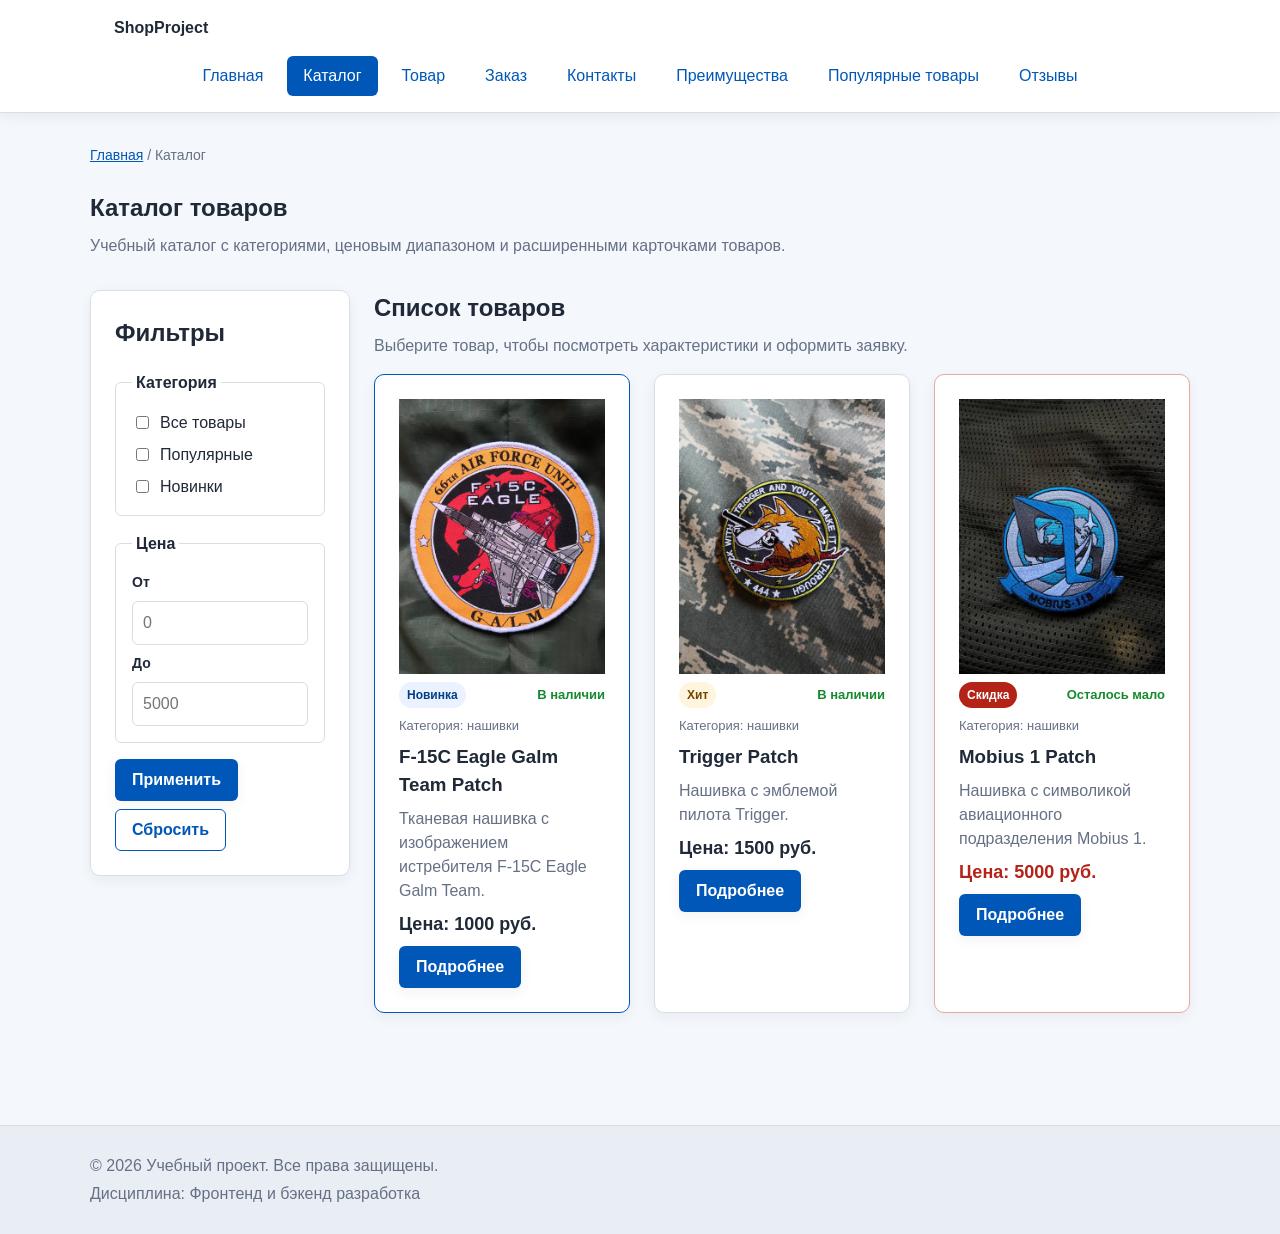
==== commit 675c1729: "feat: kr1 fix" ====
--- a/catalog.html
+++ b/catalog.html
@@ -102,42 +102,129 @@
           <p class="section__description">Выберите товар, чтобы посмотреть характеристики и оформить заявку.</p>
         </div>
 
-        <div class="products-grid">
-          <article class="product-card product-card--featured">
-            <div class="product-card__meta">
-              <span class="product-card__badge product-card__badge--new">Новинка</span>
-              <span class="product-card__stock">В наличии</span>
-            </div>
-            <p class="product-card__category">Категория: аксессуары</p>
-            <h3 class="product-card__title">Товар 1</h3>
-            <p class="product-card__description">Краткое описание учебного товара.</p>
-            <p class="product-card__price">Цена: 1000 руб.</p>
-            <a class="button button--primary product-card__button" href="product.html">Подробнее</a>
-          </article>
-
-          <article class="product-card">
-            <div class="product-card__meta">
-              <span class="product-card__badge product-card__badge--hit">Хит</span>
-              <span class="product-card__stock">В наличии</span>
-            </div>
-            <p class="product-card__category">Категория: популярное</p>
-            <h3 class="product-card__title">Товар 2</h3>
-            <p class="product-card__description">Краткое описание учебного товара.</p>
-            <p class="product-card__price">Цена: 1500 руб.</p>
-            <a class="button button--primary product-card__button" href="product.html">Подробнее</a>
-          </article>
-
-          <article class="product-card product-card--discount">
-            <div class="product-card__meta">
-              <span class="product-card__badge product-card__badge--discount">Скидка</span>
-              <span class="product-card__stock">Осталось мало</span>
-            </div>
-            <p class="product-card__category">Категория: специальное предложение</p>
-            <h3 class="product-card__title">Товар 3</h3>
-            <p class="product-card__description">Краткое описание учебного товара.</p>
-            <p class="product-card__price">Цена: 5000 руб.</p>
-            <a class="button button--primary product-card__button" href="product.html">Подробнее</a>
-          </article>
+                <div class="products-grid">
+                <article class="product-card product-card--featured">
+          <img
+            class="product-card__image"
+            src="images/product-1.jpg"
+            alt="Нашивка F-15C Eagle"
+          >
+
+          <div class="product-card__meta">
+            <span class="product-card__badge product-card__badge--new">
+              Новинка
+            </span>
+
+            <span class="product-card__stock">
+              В наличии
+            </span>
+          </div>
+
+          <p class="product-card__category">
+            Категория: нашивки
+          </p>
+
+          <h3 class="product-card__title">
+            F-15C Eagle Galm Team Patch
+          </h3>
+
+          <p class="product-card__description">
+            Тканевая нашивка с изображением истребителя F-15C Eagle Galm Team.
+          </p>
+
+          <p class="product-card__price">
+            Цена: 1000 руб.
+          </p>
+
+          <a
+            class="button button--primary product-card__button"
+            href="product.html"
+          >
+            Подробнее
+          </a>
+        </article>
+
+        <article class="product-card">
+          <img
+            class="product-card__image"
+            src="images/product-2.png"
+            alt="Нашивка Galm Team"
+          >
+
+          <div class="product-card__meta">
+            <span class="product-card__badge product-card__badge--hit">
+              Хит
+            </span>
+
+            <span class="product-card__stock">
+              В наличии
+            </span>
+          </div>
+
+          <p class="product-card__category">
+            Категория: нашивки
+          </p>
+
+          <h3 class="product-card__title">
+            Trigger Patch
+          </h3>
+
+          <p class="product-card__description">
+            Нашивка с эмблемой пилота Trigger.
+          </p>
+
+          <p class="product-card__price">
+            Цена: 1500 руб.
+          </p>
+
+          <a
+            class="button button--primary product-card__button"
+            href="product.html"
+          >
+            Подробнее
+          </a>
+        </article>
+
+        <article class="product-card product-card--discount">
+          <img
+            class="product-card__image"
+            src="images/product-3.png"
+            alt="Нашивка Mobius 1"
+          >
+
+          <div class="product-card__meta">
+            <span class="product-card__badge product-card__badge--discount">
+              Скидка
+            </span>
+
+            <span class="product-card__stock">
+              Осталось мало
+            </span>
+          </div>
+
+          <p class="product-card__category">
+            Категория: нашивки
+          </p>
+
+          <h3 class="product-card__title">
+            Mobius 1 Patch
+          </h3>
+
+          <p class="product-card__description">
+            Нашивка с символикой авиационного подразделения Mobius 1.
+          </p>
+
+          <p class="product-card__price">
+            Цена: 5000 руб.
+          </p>
+
+          <a
+            class="button button--primary product-card__button"
+            href="product.html"
+          >
+            Подробнее
+          </a>
+        </article>
         </div>
       </section>
     </section>
--- a/css/style.css
+++ b/css/style.css
@@ -49,6 +49,9 @@
 }
 
 body {
+  min-height: 100vh;
+  display: flex;
+  flex-direction: column;
   margin: 0;
   font-family: Arial, sans-serif;
   line-height: 1.5;
@@ -58,6 +61,7 @@
 
 main {
   padding: var(--space-xl) var(--space-lg);
+  flex: 1;
 }
 
 img {
